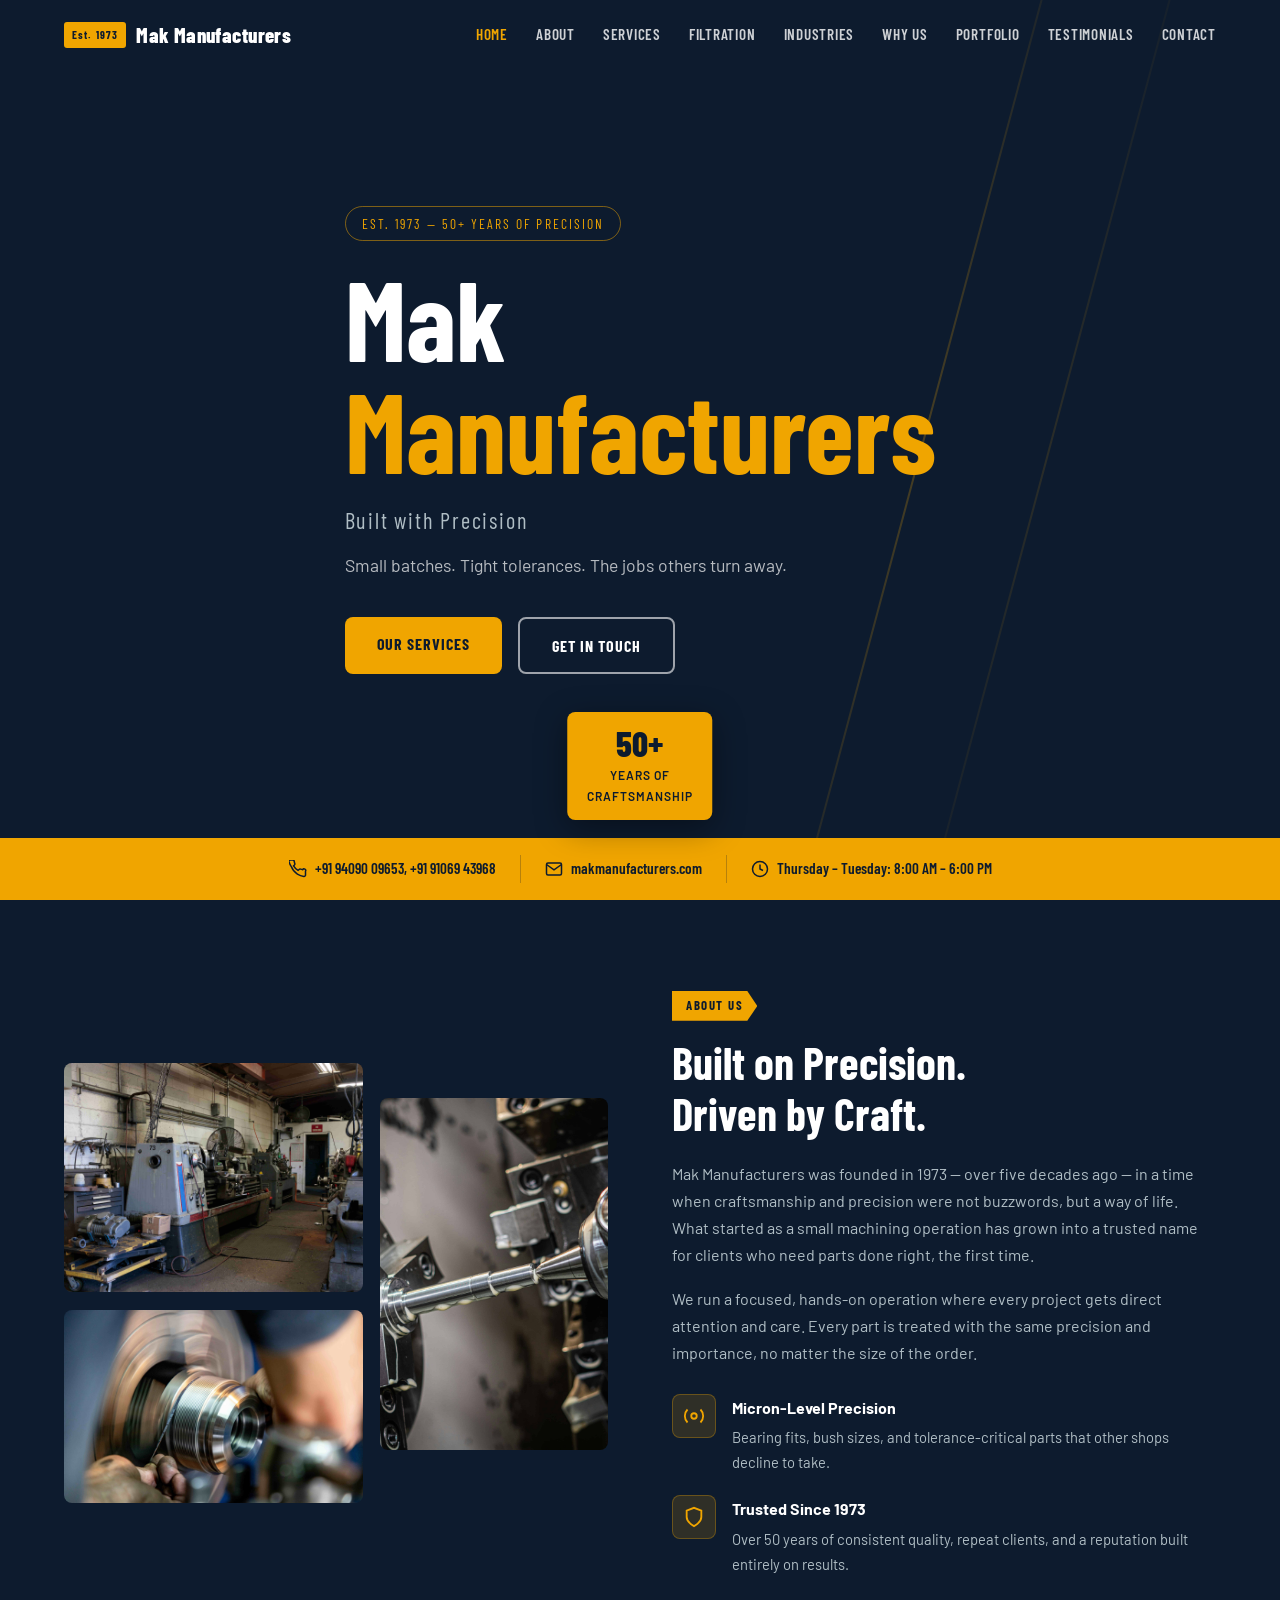
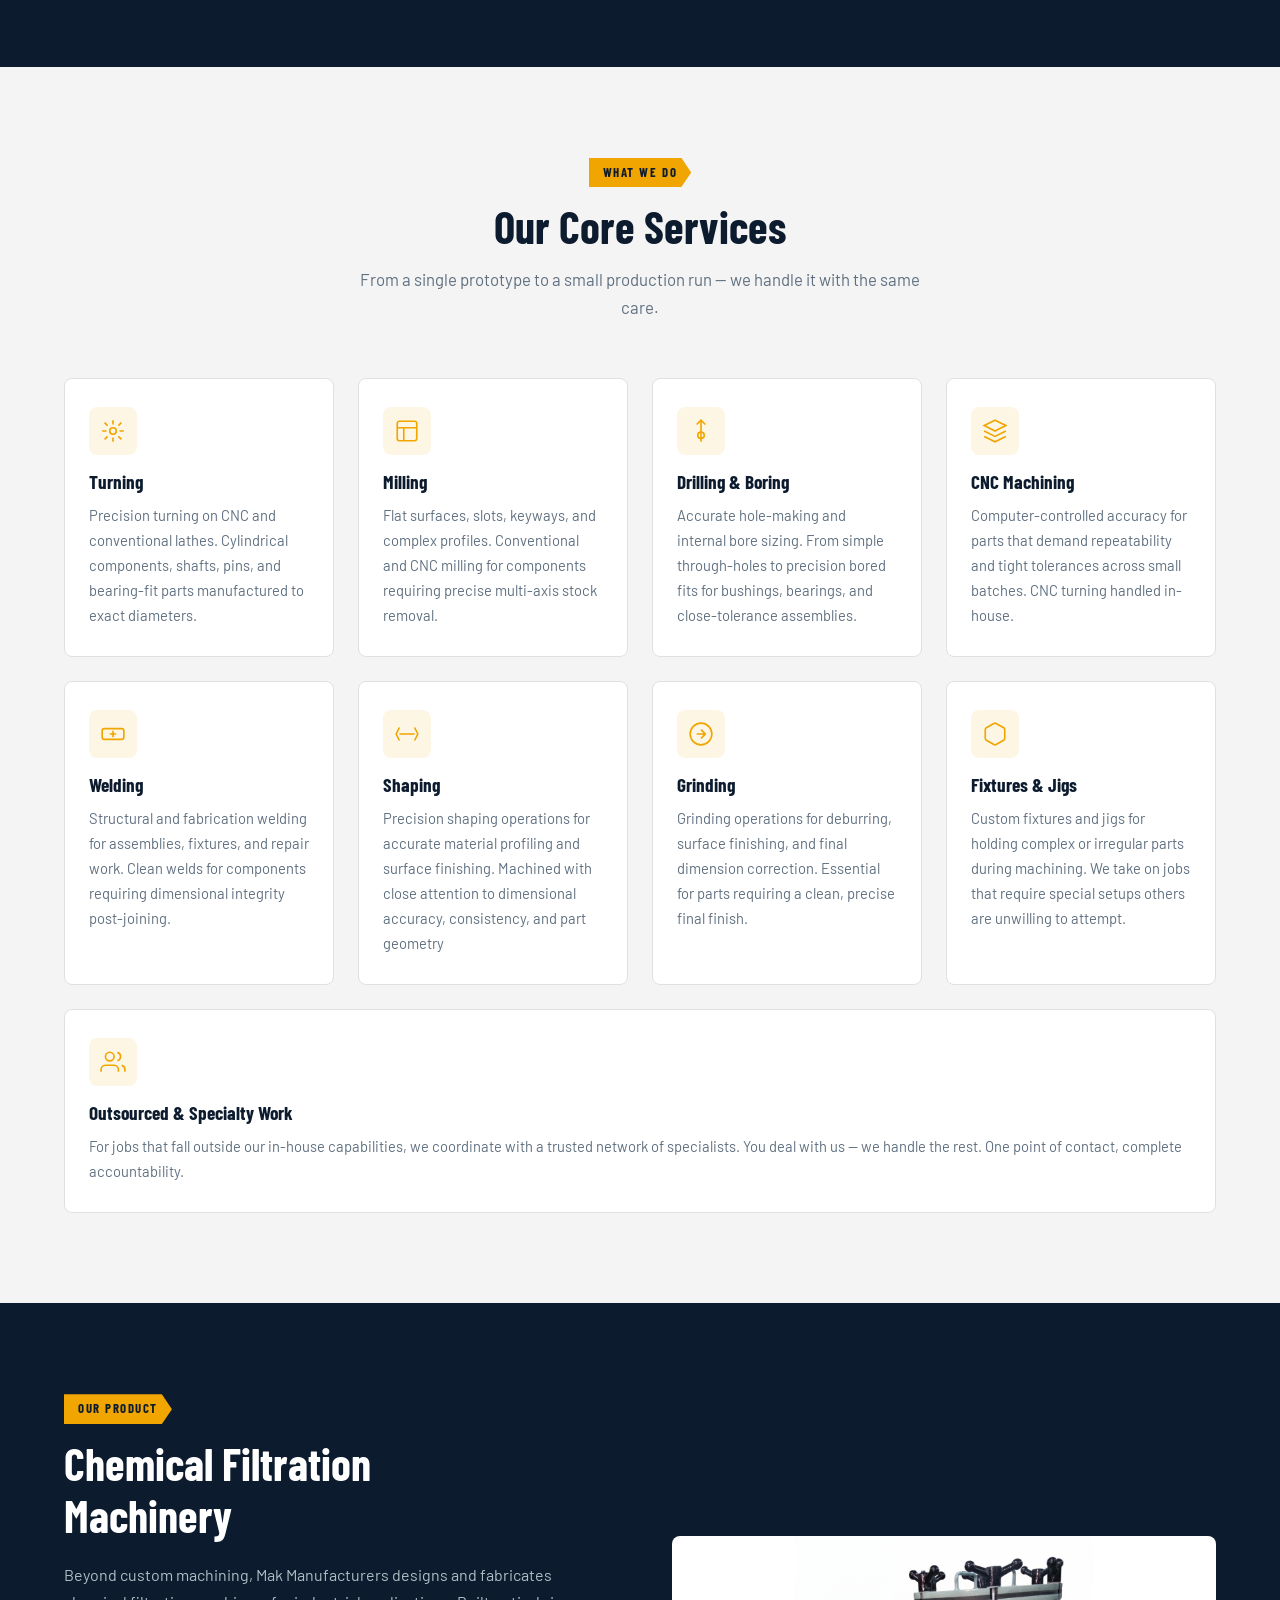
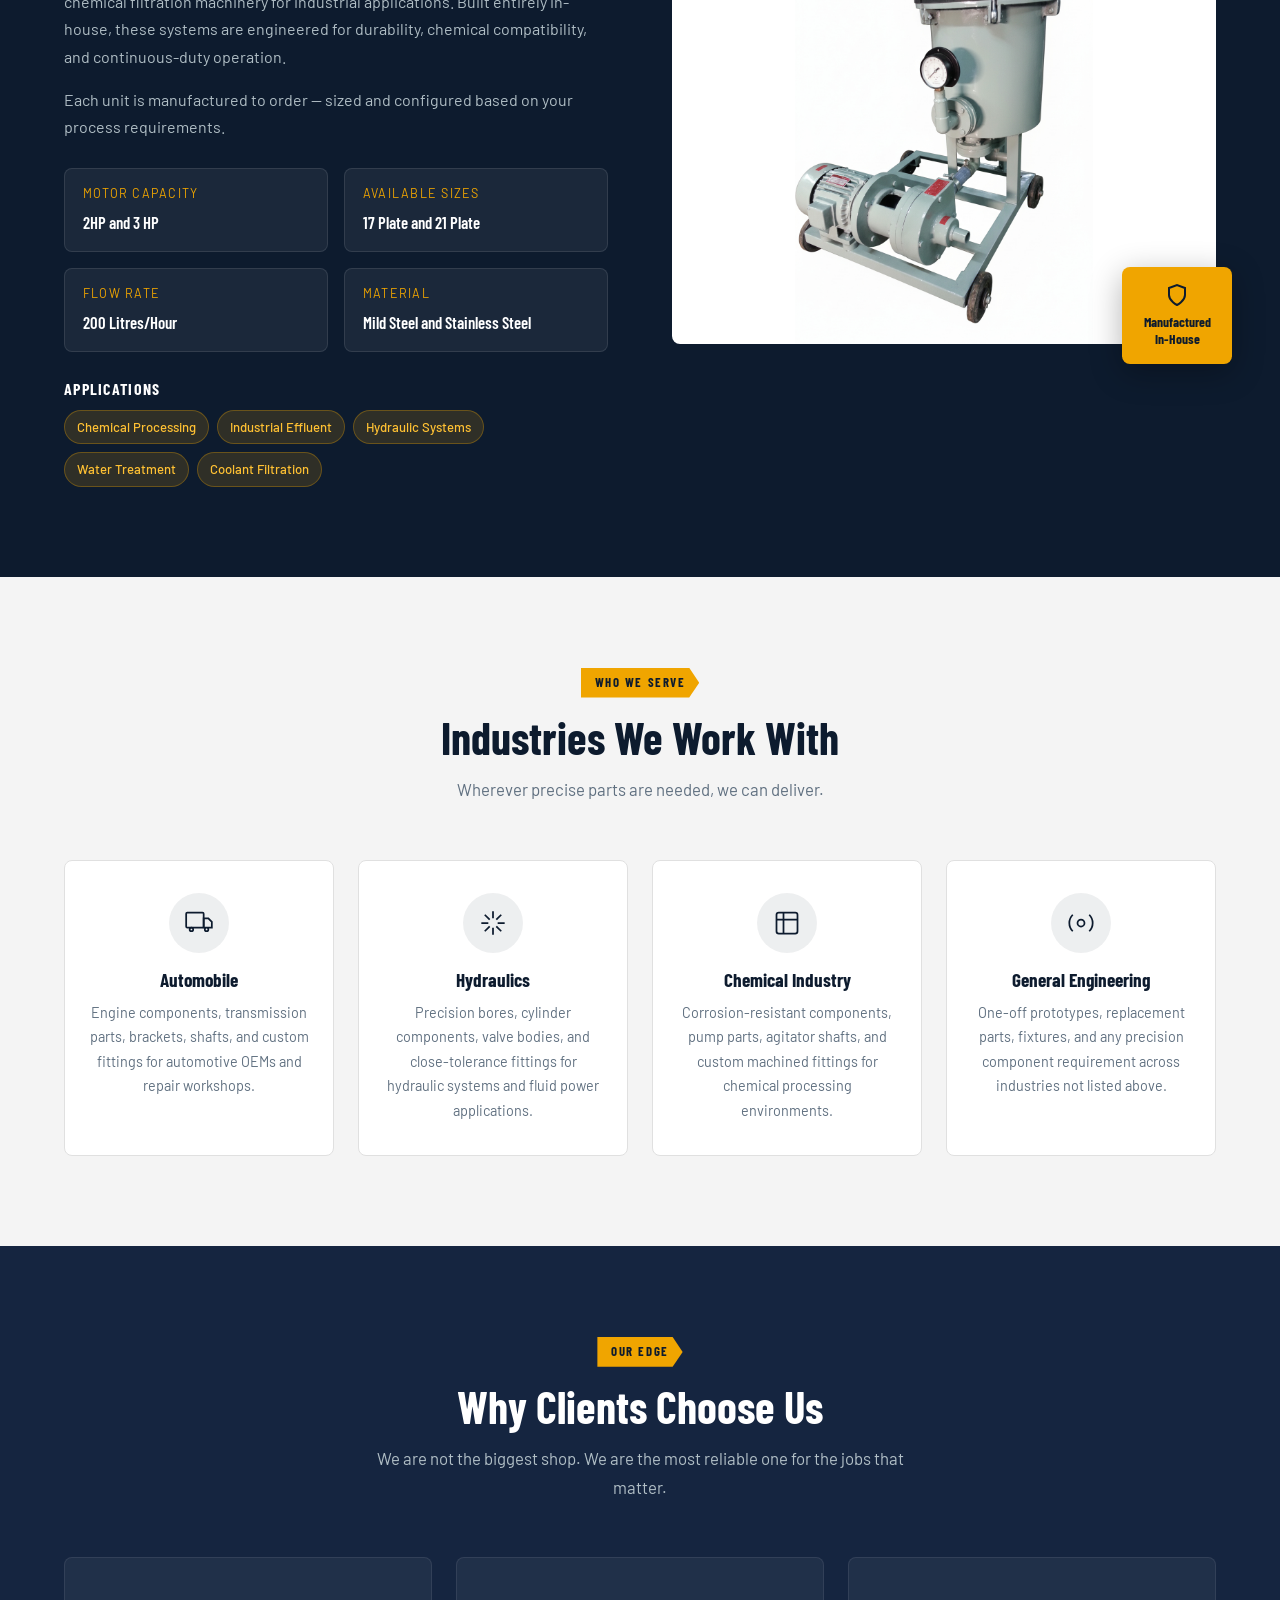
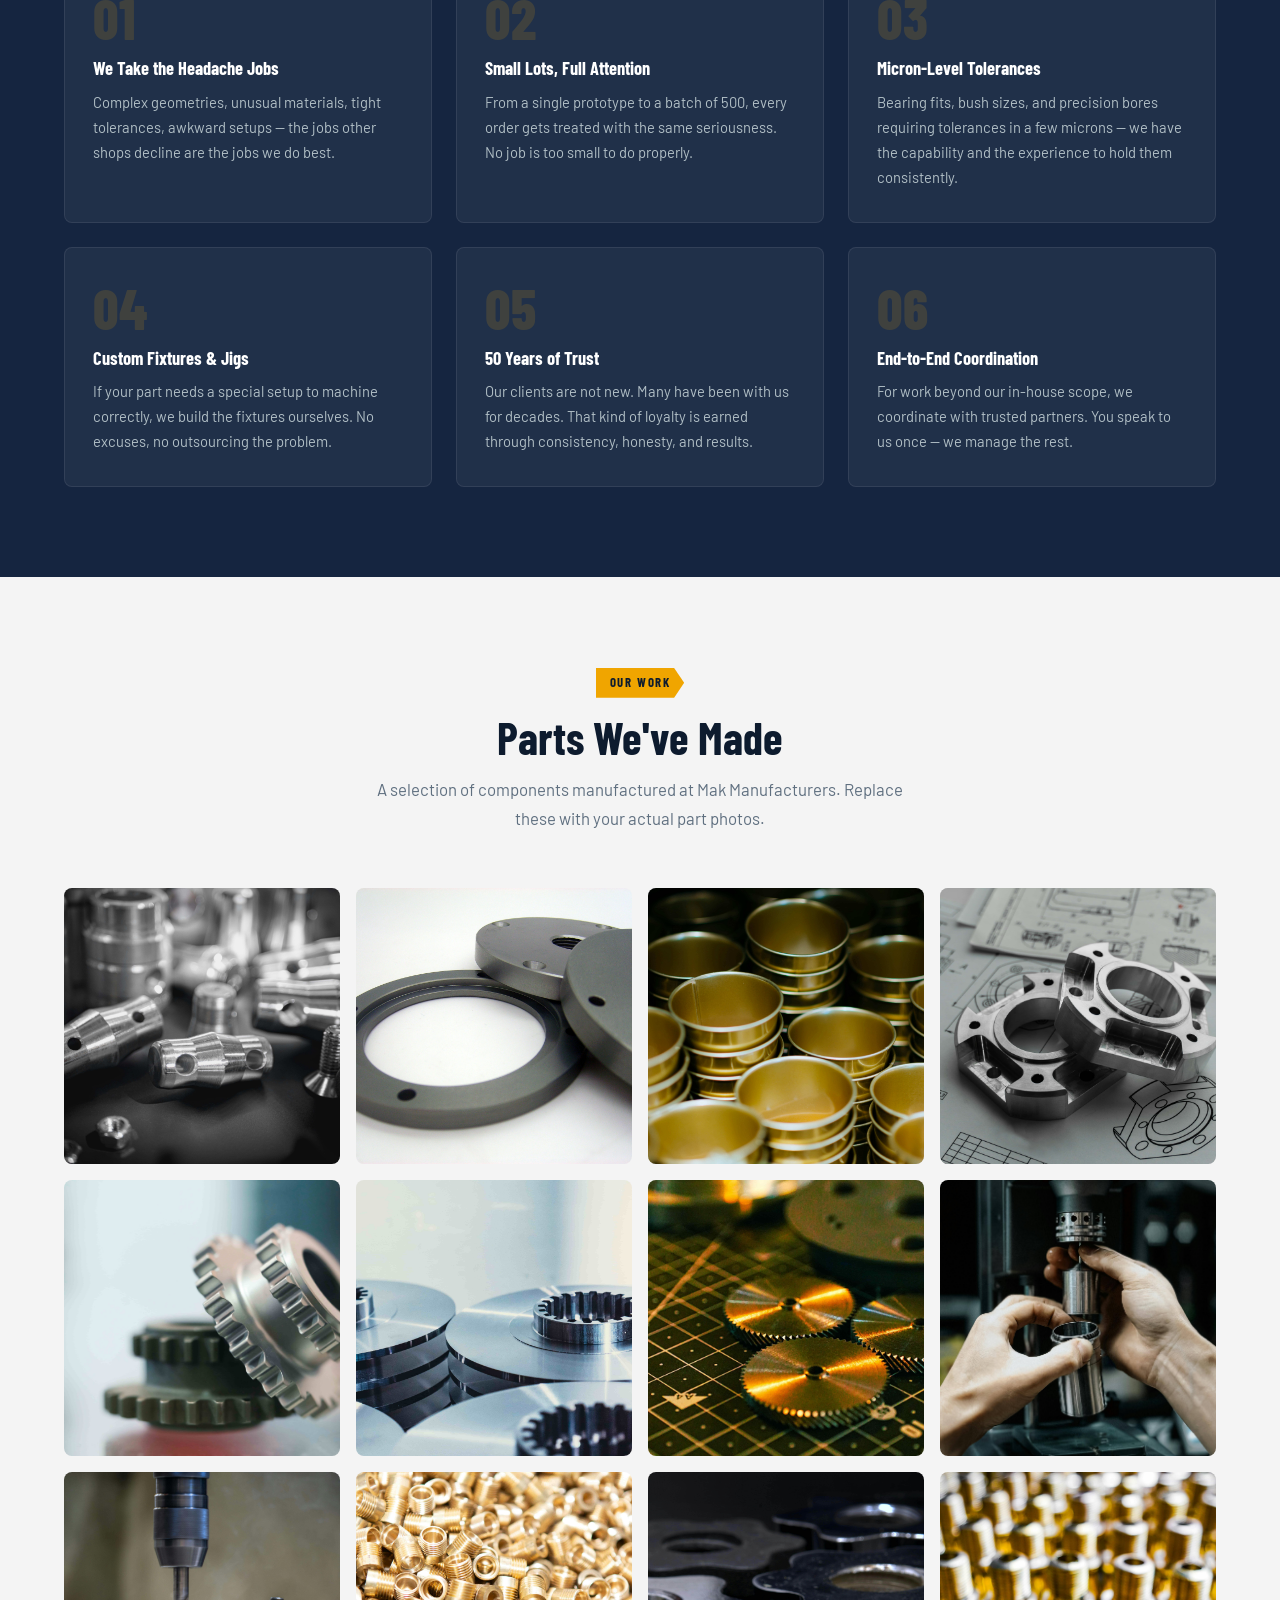
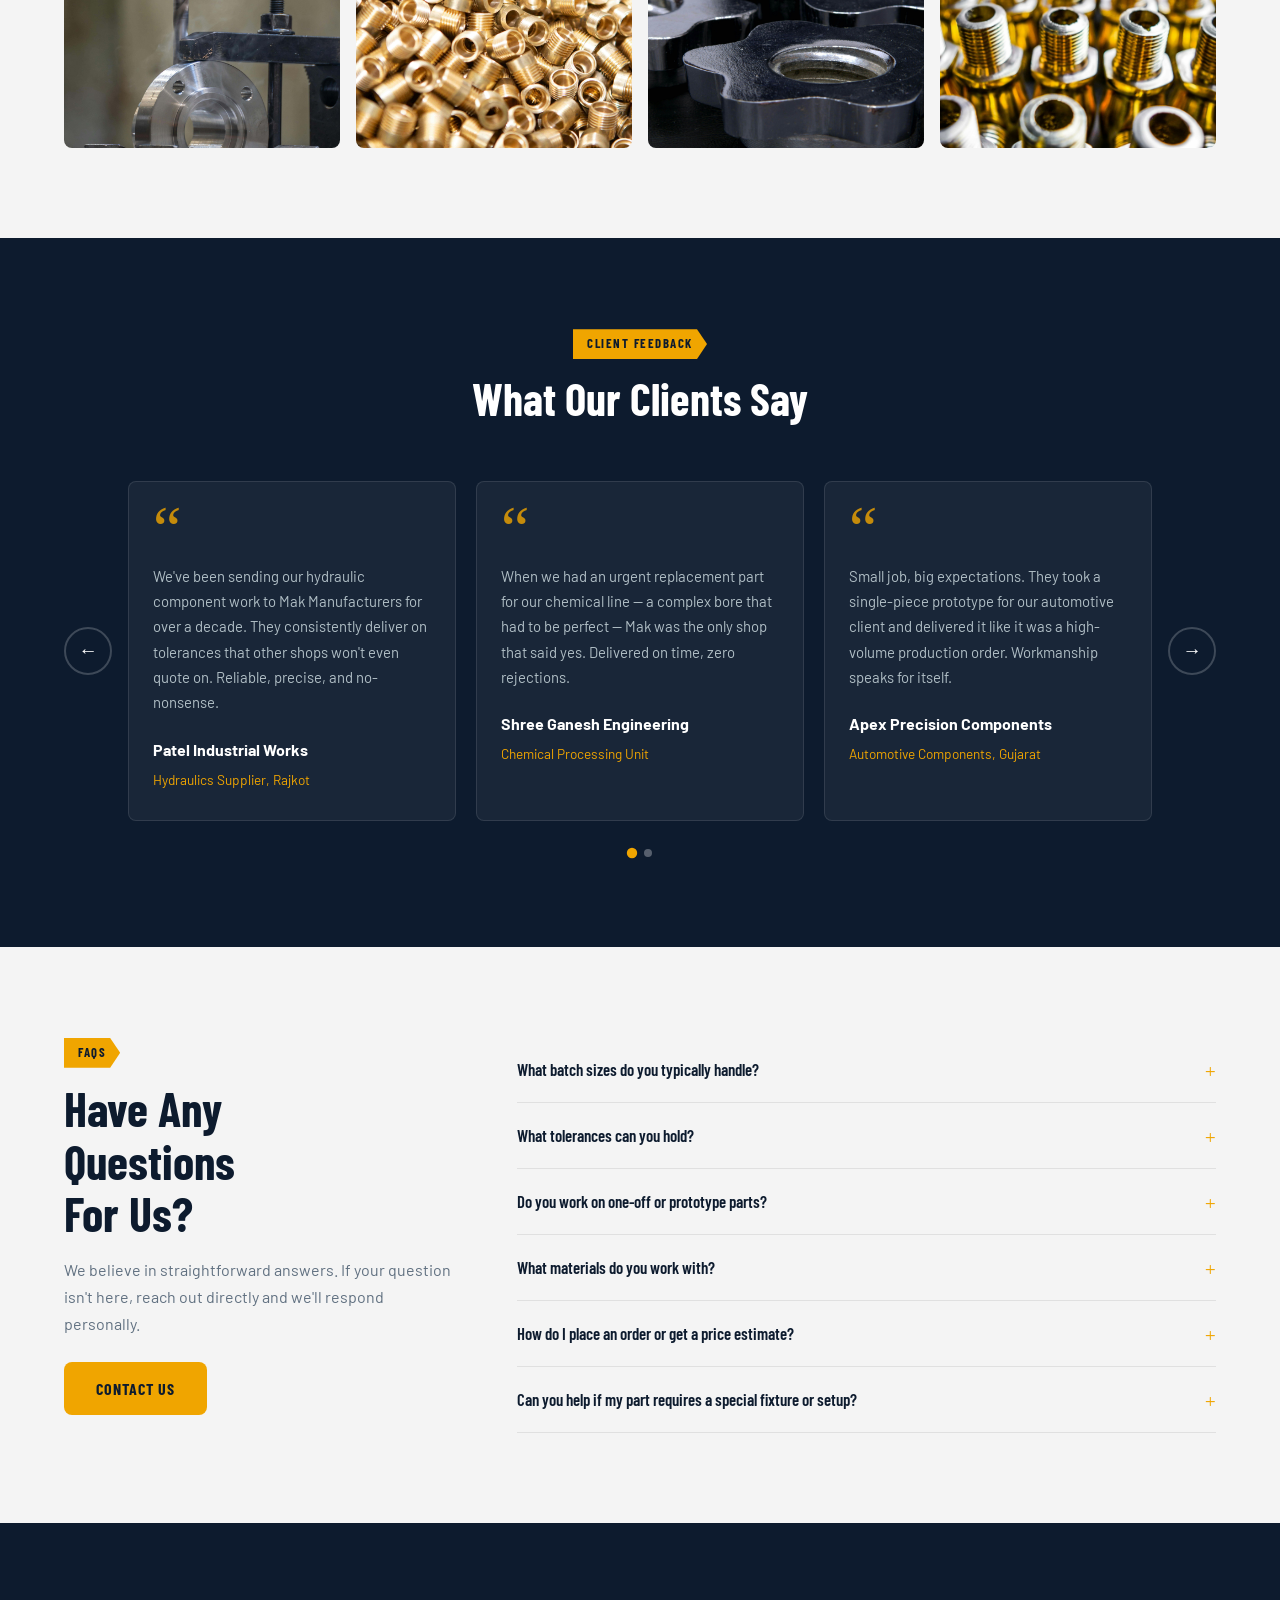
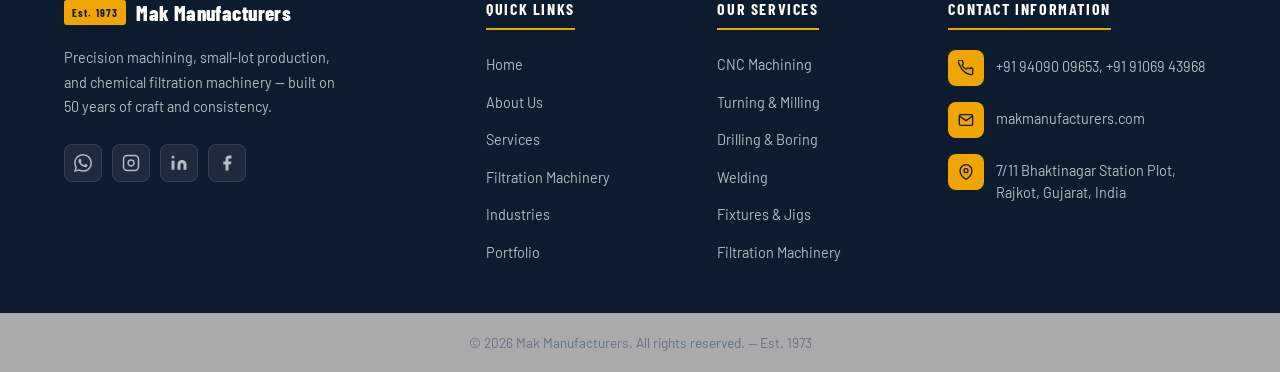
==== Workframe/index.html @ f00be02e "Add files via upload" ====
<!doctype html>
<html lang="en">
  <head>
    <meta charset="UTF-8" />
    <meta name="viewport" content="width=device-width, initial-scale=1.0" />
    <title>Mak Manufacturers | Precision Machining Since 1973</title>
    <link rel="preconnect" href="https://fonts.googleapis.com" />
    <link rel="preconnect" href="https://fonts.gstatic.com" crossorigin />
    <link
      href="https://fonts.googleapis.com/css2?family=Barlow+Condensed:wght@400;600;700;800&family=Barlow:wght@300;400;500;600&display=swap"
      rel="stylesheet"
    />
    <link rel="stylesheet" href="style.css" />
  </head>
  <body>
    <!-- ============================================================
       NAVIGATION
  ============================================================ -->
    <header class="navbar" id="navbar">
      <div class="nav-inner">
        <a href="#home" class="nav-logo">
          <span class="logo-badge">Est. 1973</span>
          <span class="logo-name">Mak Manufacturers</span>
        </a>
        <nav class="nav-links" id="navLinks">
          <a href="#home">Home</a>
          <a href="#about">About</a>
          <a href="#services">Services</a>
          <a href="#filtration">Filtration</a>
          <a href="#industries">Industries</a>
          <a href="#why-us">Why Us</a>
          <a href="#portfolio">Portfolio</a>
          <a href="#testimonials">Testimonials</a>
          <a href="#contact">Contact</a>
        </nav>
        <button class="hamburger" id="hamburger" aria-label="Toggle menu">
          <span></span><span></span><span></span>
        </button>
      </div>
    </header>

    <!-- ============================================================
       HERO
  ============================================================ -->
    <section class="hero" id="home">
      <div class="hero-overlay"></div>
      <!-- Geometric accent lines -->
      <div class="hero-lines">
        <div class="hline hline-1"></div>
        <div class="hline hline-2"></div>
      </div>
      <div class="hero-content">
        <div class="hero-badge">Est. 1973 &mdash; 50+ Years of Precision</div>
        <h1 class="hero-title">
          Mak<br />
          <span class="hero-title-accent">Manufacturers</span>
        </h1>
        <p class="hero-tagline">Built with Precision</p>
        <p class="hero-sub">
          Small batches. Tight tolerances. The jobs others turn away.
        </p>
        <div class="hero-cta-row">
          <a href="#services" class="btn btn-primary">Our Services</a>
          <a href="#contact" class="btn btn-outline">Get In Touch</a>
        </div>
      </div>
      <!-- Bottom info bar -->
      <div class="hero-infobar">
        <div class="infobar-item">
          <svg
            viewBox="0 0 24 24"
            fill="none"
            stroke="currentColor"
            stroke-width="2"
          >
            <path
              d="M22 16.92v3a2 2 0 01-2.18 2 19.79 19.79 0 01-8.63-3.07A19.5 19.5 0 013.07 8.81 19.79 19.79 0 01.02 2.18 2 2 0 012 0h3a2 2 0 012 1.72c.127.96.361 1.903.7 2.81a2 2 0 01-.45 2.11L6.09 7.91a16 16 0 006 6l1.27-1.27a2 2 0 012.11-.45c.907.339 1.85.573 2.81.7A2 2 0 0122 14.92z"
            />
          </svg>
          <span>+91 94090 09653, +91 91069 43968</span>
        </div>
        <div class="infobar-divider"></div>
        <div class="infobar-item">
          <svg
            viewBox="0 0 24 24"
            fill="none"
            stroke="currentColor"
            stroke-width="2"
          >
            <path
              d="M4 4h16c1.1 0 2 .9 2 2v12c0 1.1-.9 2-2 2H4c-1.1 0-2-.9-2-2V6c0-1.1.9-2 2-2z"
            />
            <polyline points="22,6 12,13 2,6" />
          </svg>
          <span>makmanufacturers.com</span>
        </div>
        <div class="infobar-divider"></div>
        <div class="infobar-item">
          <svg
            viewBox="0 0 24 24"
            fill="none"
            stroke="currentColor"
            stroke-width="2"
          >
            <circle cx="12" cy="12" r="10" />
            <polyline points="12 6 12 12 16 14" />
          </svg>
          <span>Thursday – Tuesday: 8:00 AM – 6:00 PM</span>
        </div>
      </div>
    </section>

    <!-- ============================================================
       ABOUT US
  ============================================================ -->
    <section class="about section-dark" id="about">
      <div class="container">
        <div class="about-grid">
          <!-- Image collage -->
          <div class="about-images">
            <div class="img-collage">
              <div class="img-card img-card-top">
                <img
                  src="assets/about-1.jpg"
                  alt="Machine shop floor"
                  onerror="this.parentElement.classList.add('img-placeholder')"
                />
              </div>
              <div class="img-card img-card-bottom">
                <img
                  src="assets/about-2.jpg"
                  alt="Precision machined part"
                  onerror="this.parentElement.classList.add('img-placeholder')"
                />
              </div>
              <div class="img-card img-card-right">
                <img
                  src="assets/about-3.jpg"
                  alt="CNC work in progress"
                  onerror="this.parentElement.classList.add('img-placeholder')"
                />
              </div>
            </div>
            <!-- Floating stat badge -->
            <div class="stat-badge">
              <span class="stat-num">50+</span>
              <span class="stat-label">Years of<br />Craftsmanship</span>
            </div>
          </div>
          <!-- Text content -->
          <div class="about-text">
            <div class="section-label">About Us</div>
            <h2 class="section-title">
              Built on Precision.<br />Driven by Craft.
            </h2>
            <p>
              Mak Manufacturers was founded in 1973 — over five decades ago — in
              a time when craftsmanship and precision were not buzzwords, but a
              way of life. What started as a small machining operation has grown
              into a trusted name for clients who need parts done right, the
              first time.
            </p>
            <p>
              We run a focused, hands-on operation where every project gets
              direct attention and care. Every part is treated with the same
              precision and importance, no matter the size of the order.
            </p>
            <div class="about-highlights">
              <div class="highlight-item">
                <div class="highlight-icon">
                  <svg
                    viewBox="0 0 24 24"
                    fill="none"
                    stroke="currentColor"
                    stroke-width="2"
                  >
                    <circle cx="12" cy="12" r="3" />
                    <path
                      d="M19.07 4.93a10 10 0 010 14.14M4.93 4.93a10 10 0 000 14.14"
                    />
                  </svg>
                </div>
                <div>
                  <strong>Micron-Level Precision</strong>
                  <p>
                    Bearing fits, bush sizes, and tolerance-critical parts that
                    other shops decline to take.
                  </p>
                </div>
              </div>
              <div class="highlight-item">
                <div class="highlight-icon">
                  <svg
                    viewBox="0 0 24 24"
                    fill="none"
                    stroke="currentColor"
                    stroke-width="2"
                  >
                    <path d="M12 22s8-4 8-10V5l-8-3-8 3v7c0 6 8 10 8 10z" />
                  </svg>
                </div>
                <div>
                  <strong>Trusted Since 1973</strong>
                  <p>
                    Over 50 years of consistent quality, repeat clients, and a
                    reputation built entirely on results.
                  </p>
                </div>
              </div>
            </div>
          </div>
        </div>
      </div>
    </section>

    <!-- ============================================================
       SERVICES
  ============================================================ -->
    <section class="services section-light" id="services">
      <div class="container">
        <div class="section-header">
          <div class="section-label">What We Do</div>
          <h2 class="section-title">Our Core Services</h2>
          <p class="section-sub">
            From a single prototype to a small production run — we handle it
            with the same care.
          </p>
        </div>
        <div class="services-grid">
          <div class="service-card">
            <div class="service-icon">
              <svg
                viewBox="0 0 24 24"
                fill="none"
                stroke="currentColor"
                stroke-width="1.5"
              >
                <circle cx="12" cy="12" r="3" />
                <path
                  d="M12 2v4M12 18v4M4.22 4.22l2.83 2.83M16.95 16.95l2.83 2.83M2 12h4M18 12h4M4.22 19.78l2.83-2.83M16.95 7.05l2.83-2.83"
                />
              </svg>
            </div>
            <h3>Turning</h3>
            <p>
              Precision turning on CNC and conventional lathes. Cylindrical
              components, shafts, pins, and bearing-fit parts manufactured to
              exact diameters.
            </p>
          </div>

          <div class="service-card">
            <div class="service-icon">
              <svg
                viewBox="0 0 24 24"
                fill="none"
                stroke="currentColor"
                stroke-width="1.5"
              >
                <rect x="3" y="3" width="18" height="18" rx="2" />
                <path d="M3 9h18M9 21V9" />
              </svg>
            </div>
            <h3>Milling</h3>
            <p>
              Flat surfaces, slots, keyways, and complex profiles. Conventional
              and CNC milling for components requiring precise multi-axis stock
              removal.
            </p>
          </div>

          <div class="service-card">
            <div class="service-icon">
              <svg
                viewBox="0 0 24 24"
                fill="none"
                stroke="currentColor"
                stroke-width="1.5"
              >
                <line x1="12" y1="2" x2="12" y2="22" />
                <path d="M8 6l4-4 4 4" />
                <circle cx="12" cy="16" r="3" />
              </svg>
            </div>
            <h3>Drilling &amp; Boring</h3>
            <p>
              Accurate hole-making and internal bore sizing. From simple
              through-holes to precision bored fits for bushings, bearings, and
              close-tolerance assemblies.
            </p>
          </div>

          <div class="service-card">
            <div class="service-icon">
              <svg
                viewBox="0 0 24 24"
                fill="none"
                stroke="currentColor"
                stroke-width="1.5"
              >
                <path
                  d="M12 2L2 7l10 5 10-5-10-5zM2 17l10 5 10-5M2 12l10 5 10-5"
                />
              </svg>
            </div>
            <h3>CNC Machining</h3>
            <p>
              Computer-controlled accuracy for parts that demand repeatability
              and tight tolerances across small batches. CNC turning handled
              in-house.
            </p>
          </div>

          <div class="service-card">
            <div class="service-icon">
              <svg
                viewBox="0 0 24 24"
                fill="none"
                stroke="currentColor"
                stroke-width="1.5"
              >
                <path
                  d="M20 7H4a2 2 0 00-2 2v6a2 2 0 002 2h16a2 2 0 002-2V9a2 2 0 00-2-2z"
                />
                <path d="M9 12h6M12 9v6" />
              </svg>
            </div>
            <h3>Welding</h3>
            <p>
              Structural and fabrication welding for assemblies, fixtures, and
              repair work. Clean welds for components requiring dimensional
              integrity post-joining.
            </p>
          </div>

          <div class="service-card">
            <div class="service-icon">
              <svg
                viewBox="0 0 24 24"
                fill="none"
                stroke="currentColor"
                stroke-width="1.5"
              >
                <line x1="5" y1="12" x2="19" y2="12" />
                <path d="M5 6l-3 6 3 6" />
                <path d="M19 6l3 6-3 6" />
              </svg>
            </div>
            <h3>Shaping</h3>
            <p>
              Precision shaping operations for accurate material profiling and
              surface finishing. Machined with close attention to dimensional
              accuracy, consistency, and part geometry
            </p>
          </div>

          <div class="service-card">
            <div class="service-icon">
              <svg
                viewBox="0 0 24 24"
                fill="none"
                stroke="currentColor"
                stroke-width="1.5"
              >
                <circle cx="12" cy="12" r="10" />
                <path d="M8 12h8M12 8l4 4-4 4" />
              </svg>
            </div>
            <h3>Grinding</h3>
            <p>
              Grinding operations for deburring, surface finishing, and final
              dimension correction. Essential for parts requiring a clean,
              precise final finish.
            </p>
          </div>

          <div class="service-card">
            <div class="service-icon">
              <svg
                viewBox="0 0 24 24"
                fill="none"
                stroke="currentColor"
                stroke-width="1.5"
              >
                <path
                  d="M21 16V8a2 2 0 00-1-1.73l-7-4a2 2 0 00-2 0l-7 4A2 2 0 003 8v8a2 2 0 001 1.73l7 4a2 2 0 002 0l7-4A2 2 0 0021 16z"
                />
              </svg>
            </div>
            <h3>Fixtures &amp; Jigs</h3>
            <p>
              Custom fixtures and jigs for holding complex or irregular parts
              during machining. We take on jobs that require special setups
              others are unwilling to attempt.
            </p>
          </div>

          <div class="service-card service-card-wide">
            <div class="service-icon">
              <svg
                viewBox="0 0 24 24"
                fill="none"
                stroke="currentColor"
                stroke-width="1.5"
              >
                <path d="M17 21v-2a4 4 0 00-4-4H5a4 4 0 00-4 4v2" />
                <circle cx="9" cy="7" r="4" />
                <path d="M23 21v-2a4 4 0 00-3-3.87M16 3.13a4 4 0 010 7.75" />
              </svg>
            </div>
            <h3>Outsourced &amp; Specialty Work</h3>
            <p>
              For jobs that fall outside our in-house capabilities, we
              coordinate with a trusted network of specialists. You deal with us
              — we handle the rest. One point of contact, complete
              accountability.
            </p>
          </div>
        </div>
      </div>
    </section>

    <!-- ============================================================
       CHEMICAL FILTRATION MACHINERY
  ============================================================ -->
    <section class="filtration section-dark" id="filtration">
      <div class="container">
        <div class="filtration-grid">
          <div class="filtration-text">
            <div class="section-label">Our Product</div>
            <h2 class="section-title">Chemical Filtration<br />Machinery</h2>
            <p>
              Beyond custom machining, Mak Manufacturers designs and fabricates
              chemical filtration machinery for industrial applications. Built
              entirely in-house, these systems are engineered for durability,
              chemical compatibility, and continuous-duty operation.
            </p>
            <p>
              Each unit is manufactured to order — sized and configured based on
              your process requirements.
            </p>

            <div class="spec-grid">
              <div class="spec-item">
                <span class="spec-label">Motor Capacity</span>
                <span class="spec-value">2HP and 3 HP</span>
              </div>
              <div class="spec-item">
                <span class="spec-label">Available Sizes</span>
                <span class="spec-value">17 Plate and 21 Plate</span>
              </div>
              <div class="spec-item">
                <span class="spec-label">Flow Rate</span>
                <span class="spec-value">200 Litres/Hour</span>
              </div>
              <div class="spec-item">
                <span class="spec-label">Material</span>
                <span class="spec-value">Mild Steel and Stainless Steel</span>
              </div>
            </div>

            <div class="filtration-apps">
              <h4>Applications</h4>
              <div class="app-tags">
                <span class="tag">Chemical Processing</span>
                <span class="tag">Industrial Effluent</span>
                <span class="tag">Hydraulic Systems</span>
                <span class="tag">Water Treatment</span>
                <span class="tag">Coolant Filtration</span>
              </div>
            </div>
          </div>

          <div class="filtration-image">
            <div class="filtration-img-wrapper img-placeholder-large">
              <img
                src="assets/filtration.jpg"
                alt="Chemical Filtration Machinery"
                onerror="this.style.display = 'none'"
              />
              <div class="placeholder-text">Product Image</div>
            </div>
            <div class="filtration-badge">
              <svg
                viewBox="0 0 24 24"
                fill="none"
                stroke="currentColor"
                stroke-width="2"
              >
                <path d="M12 22s8-4 8-10V5l-8-3-8 3v7c0 6 8 10 8 10z" />
              </svg>
              <span>Manufactured<br />In-House</span>
            </div>
          </div>
        </div>
      </div>
    </section>

    <!-- ============================================================
       INDUSTRIES SERVED
  ============================================================ -->
    <section class="industries section-light" id="industries">
      <div class="container">
        <div class="section-header">
          <div class="section-label">Who We Serve</div>
          <h2 class="section-title">Industries We Work With</h2>
          <p class="section-sub">
            Wherever precise parts are needed, we can deliver.
          </p>
        </div>
        <div class="industries-grid">
          <div class="industry-card">
            <div class="industry-icon">
              <svg
                viewBox="0 0 24 24"
                fill="none"
                stroke="currentColor"
                stroke-width="1.5"
              >
                <rect x="1" y="3" width="15" height="13" rx="1" />
                <path
                  d="M16 8h4l3 3v5h-7V8zM5.5 19a1.5 1.5 0 100-3 1.5 1.5 0 000 3zM18.5 19a1.5 1.5 0 100-3 1.5 1.5 0 000 3z"
                />
              </svg>
            </div>
            <h3>Automobile</h3>
            <p>
              Engine components, transmission parts, brackets, shafts, and
              custom fittings for automotive OEMs and repair workshops.
            </p>
          </div>

          <div class="industry-card">
            <div class="industry-icon">
              <svg
                viewBox="0 0 24 24"
                fill="none"
                stroke="currentColor"
                stroke-width="1.5"
              >
                <path
                  d="M12 2v6M12 22v-6M4.93 4.93l4.24 4.24M14.83 14.83l4.24 4.24M2 12h6M22 12h-6M4.93 19.07l4.24-4.24M14.83 9.17l4.24-4.24"
                />
              </svg>
            </div>
            <h3>Hydraulics</h3>
            <p>
              Precision bores, cylinder components, valve bodies, and
              close-tolerance fittings for hydraulic systems and fluid power
              applications.
            </p>
          </div>

          <div class="industry-card">
            <div class="industry-icon">
              <svg
                viewBox="0 0 24 24"
                fill="none"
                stroke="currentColor"
                stroke-width="1.5"
              >
                <path
                  d="M9 3H5a2 2 0 00-2 2v4m6-6h10a2 2 0 012 2v4M9 3v18m0 0h10a2 2 0 002-2V9M9 21H5a2 2 0 01-2-2V9m0 0h18"
                />
              </svg>
            </div>
            <h3>Chemical Industry</h3>
            <p>
              Corrosion-resistant components, pump parts, agitator shafts, and
              custom machined fittings for chemical processing environments.
            </p>
          </div>

          <div class="industry-card">
            <div class="industry-icon">
              <svg
                viewBox="0 0 24 24"
                fill="none"
                stroke="currentColor"
                stroke-width="1.5"
              >
                <circle cx="12" cy="12" r="3" />
                <path
                  d="M19.07 4.93a10 10 0 010 14.14M4.93 4.93a10 10 0 000 14.14"
                />
              </svg>
            </div>
            <h3>General Engineering</h3>
            <p>
              One-off prototypes, replacement parts, fixtures, and any precision
              component requirement across industries not listed above.
            </p>
          </div>
        </div>
      </div>
    </section>

    <!-- ============================================================
       WHY US
  ============================================================ -->
    <section class="why-us section-accent" id="why-us">
      <div class="container">
        <div class="section-header section-header-light">
          <div class="section-label section-label-light">Our Edge</div>
          <h2 class="section-title">Why Clients Choose Us</h2>
          <p class="section-sub">
            We are not the biggest shop. We are the most reliable one for the
            jobs that matter.
          </p>
        </div>
        <div class="why-grid">
          <div class="why-card">
            <div class="why-number">01</div>
            <h3>We Take the Headache Jobs</h3>
            <p>
              Complex geometries, unusual materials, tight tolerances, awkward
              setups — the jobs other shops decline are the jobs we do best.
            </p>
          </div>

          <div class="why-card">
            <div class="why-number">02</div>
            <h3>Small Lots, Full Attention</h3>
            <p>
              From a single prototype to a batch of 500, every order gets
              treated with the same seriousness. No job is too small to do
              properly.
            </p>
          </div>

          <div class="why-card">
            <div class="why-number">03</div>
            <h3>Micron-Level Tolerances</h3>
            <p>
              Bearing fits, bush sizes, and precision bores requiring tolerances
              in a few microns — we have the capability and the experience to
              hold them consistently.
            </p>
          </div>

          <div class="why-card">
            <div class="why-number">04</div>
            <h3>Custom Fixtures & Jigs</h3>
            <p>
              If your part needs a special setup to machine correctly, we build
              the fixtures ourselves. No excuses, no outsourcing the problem.
            </p>
          </div>

          <div class="why-card">
            <div class="why-number">05</div>
            <h3>50 Years of Trust</h3>
            <p>
              Our clients are not new. Many have been with us for decades. That
              kind of loyalty is earned through consistency, honesty, and
              results.
            </p>
          </div>

          <div class="why-card">
            <div class="why-number">06</div>
            <h3>End-to-End Coordination</h3>
            <p>
              For work beyond our in-house scope, we coordinate with trusted
              partners. You speak to us once — we manage the rest.
            </p>
          </div>
        </div>
      </div>
    </section>

    <!-- ============================================================
       PORTFOLIO
  ============================================================ -->
    <section class="portfolio section-light" id="portfolio">
      <div class="container">
        <div class="section-header">
          <div class="section-label">Our Work</div>
          <h2 class="section-title">Parts We've Made</h2>
          <p class="section-sub">
            A selection of components manufactured at Mak Manufacturers. Replace
            these with your actual part photos.
          </p>
        </div>
        <div class="portfolio-grid" id="portfolioGrid">
          <!-- Cards generated by JS -->
        </div>
      </div>
      <!-- Lightbox -->
      <div class="lightbox" id="lightbox">
        <button class="lightbox-close" id="lightboxClose">&times;</button>
        <button class="lightbox-prev" id="lightboxPrev">&#8592;</button>
        <button class="lightbox-next" id="lightboxNext">&#8594;</button>
        <div class="lightbox-img-wrap">
          <img id="lightboxImg" src="" alt="" />
          <div class="lightbox-caption" id="lightboxCaption"></div>
        </div>
      </div>
    </section>

    <!-- ============================================================
       TESTIMONIALS
  ============================================================ -->
    <section class="testimonials section-dark" id="testimonials">
      <div class="container">
        <div class="section-header">
          <div class="section-label">Client Feedback</div>
          <h2 class="section-title">What Our Clients Say</h2>
        </div>
        <div class="testimonial-slider">
          <button class="tslider-btn tslider-prev" id="tPrev">&#8592;</button>
          <div class="tslider-track" id="tTrack">
            <div class="testimonial-card">
              <div class="tcard-quote">&ldquo;</div>
              <p>
                We've been sending our hydraulic component work to Mak
                Manufacturers for over a decade. They consistently deliver on
                tolerances that other shops won't even quote on. Reliable,
                precise, and no-nonsense.
              </p>
              <div class="tcard-author">
                <strong>Patel Industrial Works</strong>
                <span>Hydraulics Supplier, Rajkot</span>
              </div>
            </div>

            <div class="testimonial-card">
              <div class="tcard-quote">&ldquo;</div>
              <p>
                When we had an urgent replacement part for our chemical line — a
                complex bore that had to be perfect — Mak was the only shop that
                said yes. Delivered on time, zero rejections.
              </p>
              <div class="tcard-author">
                <strong>Shree Ganesh Engineering</strong>
                <span>Chemical Processing Unit</span>
              </div>
            </div>

            <div class="testimonial-card">
              <div class="tcard-quote">&ldquo;</div>
              <p>
                Small job, big expectations. They took a single-piece prototype
                for our automotive client and delivered it like it was a
                high-volume production order. Workmanship speaks for itself.
              </p>
              <div class="tcard-author">
                <strong>Apex Precision Components</strong>
                <span>Automotive Components, Gujarat</span>
              </div>
            </div>

            <div class="testimonial-card">
              <div class="tcard-quote">&ldquo;</div>
              <p>
                I've worked with many machine shops over the years. What sets
                Mak apart is that they actually understand the part — not just
                the drawing. They flag issues before they become problems.
              </p>
              <div class="tcard-author">
                <strong>Mahavir Techno Industries</strong>
                <span>Engineering Firm</span>
              </div>
            </div>
          </div>
          <button class="tslider-btn tslider-next" id="tNext">&#8594;</button>
        </div>
        <div class="tslider-dots" id="tDots"></div>
      </div>
    </section>

    <!-- ============================================================
       FAQ
  ============================================================ -->
    <section class="faq section-light" id="faq">
      <div class="container">
        <div class="faq-grid">
          <div class="faq-left">
            <div class="section-label">FAQs</div>
            <h2 class="section-title">Have Any<br />Questions<br />For Us?</h2>
            <p>
              We believe in straightforward answers. If your question isn't
              here, reach out directly and we'll respond personally.
            </p>
            <a
              href="#contact"
              class="btn btn-primary"
              style="margin-top: 1.5rem; display: inline-block"
              >Contact Us</a
            >
          </div>
          <div class="faq-right">
            <div class="faq-item">
              <button class="faq-question">
                What batch sizes do you typically handle?
                <span class="faq-icon">+</span>
              </button>
              <div class="faq-answer">
                <p>
                  We specialise in small-lot work — from a single prototype to
                  batches of approximately 50–1000 pieces depending on
                  complexity. We do not take on very high-volume mass production
                  jobs, as our focus is on precision and individual part
                  quality.
                </p>
              </div>
            </div>

            <div class="faq-item">
              <button class="faq-question">
                What tolerances can you hold?
                <span class="faq-icon">+</span>
              </button>
              <div class="faq-answer">
                <p>
                  We can hold tolerances in the range of a few microns for
                  precision fits such as bearings and bushes. Our CNC lathe and
                  skilled manual machining allow us to work to H7/g6 and similar
                  precision fits across a range of materials.
                </p>
              </div>
            </div>

            <div class="faq-item">
              <button class="faq-question">
                Do you work on one-off or prototype parts?
                <span class="faq-icon">+</span>
              </button>
              <div class="faq-answer">
                <p>
                  Absolutely. Single-piece prototype jobs are something we are
                  well-suited for. Unlike larger shops that prioritise
                  production runs, we give the same attention to a single part
                  as we would to a batch of 50.
                </p>
              </div>
            </div>

            <div class="faq-item">
              <button class="faq-question">
                What materials do you work with?
                <span class="faq-icon">+</span>
              </button>
              <div class="faq-answer">
                <p>
                  We regularly work with mild steel, stainless steel, aluminium,
                  brass, bronze, and cast iron. For speciality materials or
                  alloys, contact us and we will confirm capability before
                  committing.
                </p>
              </div>
            </div>

            <div class="faq-item">
              <button class="faq-question">
                How do I place an order or get a price estimate?
                <span class="faq-icon">+</span>
              </button>
              <div class="faq-answer">
                <p>
                  Simply contact us via phone, WhatsApp, or email with your
                  drawing, sketch, or a description of the part. We will review
                  it and get back to you with a clear turnaround time and cost
                  estimate — no obligations.
                </p>
              </div>
            </div>

            <div class="faq-item">
              <button class="faq-question">
                Can you help if my part requires a special fixture or setup?
                <span class="faq-icon">+</span>
              </button>
              <div class="faq-answer">
                <p>
                  Yes. Designing and building custom fixtures and jigs for
                  unusual or complex parts is one of our strengths. If a job
                  needs a special holding setup, we sort that out as part of the
                  job itself.
                </p>
              </div>
            </div>
          </div>
        </div>
      </div>
    </section>

    <!-- ============================================================
       CONTACT + FOOTER
  ============================================================ -->
    <footer class="footer" id="contact">
      <div class="footer-top">
        <div class="container">
          <div class="footer-grid">
            <!-- Brand column -->
            <div class="footer-brand">
              <div class="footer-logo">
                <span class="logo-badge">Est. 1973</span>
                <span class="logo-name">Mak Manufacturers</span>
              </div>
              <p>
                Precision machining, small-lot production, and chemical
                filtration machinery — built on 50 years of craft and
                consistency.
              </p>
              <div class="social-links">
                <!-- WhatsApp -->
                <a
                  href="#"
                  class="social-btn"
                  aria-label="WhatsApp"
                  title="WhatsApp"
                >
                  <svg viewBox="0 0 24 24" fill="currentColor">
                    <path
                      d="M17.472 14.382c-.297-.149-1.758-.867-2.03-.967-.273-.099-.471-.148-.67.15-.197.297-.767.966-.94 1.164-.173.199-.347.223-.644.075-.297-.15-1.255-.463-2.39-1.475-.883-.788-1.48-1.761-1.653-2.059-.173-.297-.018-.458.13-.606.134-.133.298-.347.446-.52.149-.174.198-.298.298-.497.099-.198.05-.371-.025-.52-.075-.149-.669-1.612-.916-2.207-.242-.579-.487-.5-.669-.51-.173-.008-.371-.01-.57-.01-.198 0-.52.074-.792.372-.272.297-1.04 1.016-1.04 2.479 0 1.462 1.065 2.875 1.213 3.074.149.198 2.096 3.2 5.077 4.487.709.306 1.262.489 1.694.625.712.227 1.36.195 1.871.118.571-.085 1.758-.719 2.006-1.413.248-.694.248-1.289.173-1.413-.074-.124-.272-.198-.57-.347m-5.421 7.403h-.004a9.87 9.87 0 01-5.031-1.378l-.361-.214-3.741.982.998-3.648-.235-.374a9.86 9.86 0 01-1.51-5.26c.001-5.45 4.436-9.884 9.888-9.884 2.64 0 5.122 1.03 6.988 2.898a9.825 9.825 0 012.893 6.994c-.003 5.45-4.437 9.884-9.885 9.884m8.413-18.297A11.815 11.815 0 0012.05 0C5.495 0 .16 5.335.157 11.892c0 2.096.547 4.142 1.588 5.945L.057 24l6.305-1.654a11.882 11.882 0 005.683 1.448h.005c6.554 0 11.89-5.335 11.893-11.893a11.821 11.821 0 00-3.48-8.413z"
                    />
                  </svg>
                </a>
                <!-- Instagram -->
                <a
                  href="#"
                  class="social-btn"
                  aria-label="Instagram"
                  title="Instagram"
                >
                  <svg
                    viewBox="0 0 24 24"
                    fill="none"
                    stroke="currentColor"
                    stroke-width="2"
                  >
                    <rect x="2" y="2" width="20" height="20" rx="5" ry="5" />
                    <path d="M16 11.37A4 4 0 1112.63 8 4 4 0 0116 11.37z" />
                    <line x1="17.5" y1="6.5" x2="17.51" y2="6.5" />
                  </svg>
                </a>
                <!-- LinkedIn -->
                <a
                  href="#"
                  class="social-btn"
                  aria-label="LinkedIn"
                  title="LinkedIn"
                >
                  <svg viewBox="0 0 24 24" fill="currentColor">
                    <path
                      d="M16 8a6 6 0 016 6v7h-4v-7a2 2 0 00-2-2 2 2 0 00-2 2v7h-4v-7a6 6 0 016-6zM2 9h4v12H2z"
                    />
                    <circle cx="4" cy="4" r="2" />
                  </svg>
                </a>
                <!-- Facebook -->
                <a
                  href="#"
                  class="social-btn"
                  aria-label="Facebook"
                  title="Facebook"
                >
                  <svg viewBox="0 0 24 24" fill="currentColor">
                    <path
                      d="M18 2h-3a5 5 0 00-5 5v3H7v4h3v8h4v-8h3l1-4h-4V7a1 1 0 011-1h3z"
                    />
                  </svg>
                </a>
              </div>
            </div>

            <!-- Quick links -->
            <div class="footer-col">
              <h4>Quick Links</h4>
              <ul>
                <li><a href="#home">Home</a></li>
                <li><a href="#about">About Us</a></li>
                <li><a href="#services">Services</a></li>
                <li><a href="#filtration">Filtration Machinery</a></li>
                <li><a href="#industries">Industries</a></li>
                <li><a href="#portfolio">Portfolio</a></li>
              </ul>
            </div>

            <!-- Services links -->
            <div class="footer-col">
              <h4>Our Services</h4>
              <ul>
                <li><a href="#services">CNC Machining</a></li>
                <li><a href="#services">Turning &amp; Milling</a></li>
                <li><a href="#services">Drilling &amp; Boring</a></li>
                <li><a href="#services">Welding</a></li>
                <li><a href="#services">Fixtures &amp; Jigs</a></li>
                <li><a href="#filtration">Filtration Machinery</a></li>
              </ul>
            </div>

            <!-- Contact info -->
            <div class="footer-col footer-contact">
              <h4>Contact Information</h4>
              <div class="contact-item">
                <div class="contact-icon">
                  <svg
                    viewBox="0 0 24 24"
                    fill="none"
                    stroke="currentColor"
                    stroke-width="2"
                  >
                    <path
                      d="M22 16.92v3a2 2 0 01-2.18 2 19.79 19.79 0 01-8.63-3.07A19.5 19.5 0 013.07 8.81 19.79 19.79 0 01.02 2.18 2 2 0 012 0h3a2 2 0 012 1.72c.127.96.361 1.903.7 2.81a2 2 0 01-.45 2.11L6.09 7.91a16 16 0 006 6l1.27-1.27a2 2 0 012.11-.45c.907.339 1.85.573 2.81.7A2 2 0 0122 14.92z"
                    />
                  </svg>
                </div>
                <span>+91 94090 09653, +91 91069 43968</span>
              </div>
              <div class="contact-item">
                <div class="contact-icon">
                  <svg
                    viewBox="0 0 24 24"
                    fill="none"
                    stroke="currentColor"
                    stroke-width="2"
                  >
                    <path
                      d="M4 4h16c1.1 0 2 .9 2 2v12c0 1.1-.9 2-2 2H4c-1.1 0-2-.9-2-2V6c0-1.1.9-2 2-2z"
                    />
                    <polyline points="22,6 12,13 2,6" />
                  </svg>
                </div>
                <span>makmanufacturers.com</span>
              </div>
              <div class="contact-item">
                <div class="contact-icon">
                  <svg
                    viewBox="0 0 24 24"
                    fill="none"
                    stroke="currentColor"
                    stroke-width="2"
                  >
                    <path d="M21 10c0 7-9 13-9 13s-9-6-9-13a9 9 0 0118 0z" />
                    <circle cx="12" cy="10" r="3" />
                  </svg>
                </div>
                <span
                  >7/11 Bhaktinagar Station Plot,<br />Rajkot, Gujarat,
                  India</span
                >
              </div>
            </div>
          </div>
        </div>
      </div>
      <div class="footer-bottom">
        <div class="container">
          <p>
            &copy; 2026 Mak Manufacturers. All rights reserved. &mdash; Est.
            1973
          </p>
        </div>
      </div>
    </footer>

    <!-- Scroll to top -->
    <button class="scroll-top" id="scrollTop" aria-label="Scroll to top">
      &#8679;
    </button>

    <script src="script.js"></script>
  </body>
</html>
---- Workframe/style.css ----
/* ============================================================
   MAK MANUFACTURERS — style.css
   Color palette:
     --navy:    #0d1b2e  (deep dark navy — background)
     --navy-2:  #152540  (slightly lighter navy — cards)
     --navy-3:  #1e3358  (accent navy)
     --gold:    #f0a500  (primary yellow/gold accent)
     --gold-2:  #ffc133  (lighter gold for hover)
     --white:   #ffffff
     --offwhite:#f4f4f4
     --text-light: #b0bec5
     --text-muted: #607080
============================================================ */

/* ---- RESET & BASE ---------------------------------------- */
*,
*::before,
*::after {
  box-sizing: border-box;
  margin: 0;
  padding: 0;
}

html {
  scroll-behavior: smooth;
  font-size: 16px;
}

body {
  font-family: "Barlow", sans-serif;
  background: #f4f4f4;
  color: #1a1a2e;
  line-height: 1.7;
  overflow-x: hidden;
}

img {
  max-width: 100%;
  display: block;
}
a {
  text-decoration: none;
  color: inherit;
}
ul {
  list-style: none;
}
button {
  cursor: pointer;
  border: none;
  background: none;
}

/* ---- CSS VARIABLES --------------------------------------- */
:root {
  --navy: #0d1b2e;
  --navy-2: #152540;
  --navy-3: #1e3358;
  --gold: #f0a500;
  --gold-2: #ffc133;
  --white: #ffffff;
  --offwhite: #f4f4f4;
  --text-light: #b0bec5;
  --text-muted: #607080;
  --radius: 8px;
  --transition: 0.3s ease;
  --shadow: 0 4px 24px rgba(0, 0, 0, 0.15);
}

/* ---- TYPOGRAPHY ------------------------------------------ */
h1,
h2,
h3,
h4 {
  font-family: "Barlow Condensed", sans-serif;
  font-weight: 700;
  line-height: 1.15;
}

/* ---- LAYOUT UTILITIES ------------------------------------ */
.container {
  width: 100%;
  max-width: 1200px;
  margin: 0 auto;
  padding: 0 24px;
}

.section-dark {
  background: var(--navy);
  color: var(--white);
}
.section-light {
  background: var(--offwhite);
  color: var(--navy);
}
.section-accent {
  background: var(--navy-2);
  color: var(--white);
}

/* sections share vertical padding */
.about,
.services,
.filtration,
.industries,
.why-us,
.portfolio,
.testimonials,
.faq {
  padding: 90px 0;
}

/* ---- SECTION LABELS / HEADERS --------------------------- */
.section-label {
  display: inline-block;
  background: var(--gold);
  color: var(--navy);
  font-family: "Barlow Condensed", sans-serif;
  font-weight: 700;
  font-size: 0.8rem;
  letter-spacing: 0.12em;
  text-transform: uppercase;
  padding: 4px 14px;
  margin-bottom: 14px;
  clip-path: polygon(
    0 0,
    calc(100% - 10px) 0,
    100% 50%,
    calc(100% - 10px) 100%,
    0 100%
  );
}

.section-label-light {
  background: var(--gold);
  color: var(--navy);
}

.section-header {
  text-align: center;
  margin-bottom: 56px;
}

.section-header-light {
  color: var(--white);
}
.section-header-light .section-title {
  color: var(--white);
}

.section-title {
  font-size: clamp(2rem, 4vw, 2.8rem);
  color: var(--navy);
  margin-bottom: 12px;
}

.section-dark .section-title,
.section-accent .section-title {
  color: var(--white);
}

.section-sub {
  color: var(--text-muted);
  font-size: 1.05rem;
  max-width: 560px;
  margin: 0 auto;
}

.section-dark .section-sub,
.section-accent .section-sub {
  color: var(--text-light);
}

/* ---- BUTTONS --------------------------------------------- */
.btn {
  display: inline-block;
  font-family: "Barlow Condensed", sans-serif;
  font-weight: 700;
  font-size: 1rem;
  letter-spacing: 0.06em;
  text-transform: uppercase;
  padding: 13px 32px;
  border-radius: var(--radius);
  transition: var(--transition);
}

.btn-primary {
  background: var(--gold);
  color: var(--navy);
}
.btn-primary:hover {
  background: var(--gold-2);
  transform: translateY(-2px);
}

.btn-outline {
  border: 2px solid rgba(255, 255, 255, 0.6);
  color: var(--white);
}
.btn-outline:hover {
  border-color: var(--gold);
  color: var(--gold);
  transform: translateY(-2px);
}

/* ============================================================
   NAVBAR
============================================================ */
.navbar {
  position: fixed;
  top: 0;
  left: 0;
  right: 0;
  z-index: 1000;
  background: transparent;
  transition:
    background var(--transition),
    box-shadow var(--transition);
}
.navbar.scrolled {
  background: var(--navy);
  box-shadow: 0 2px 20px rgba(0, 0, 0, 0.4);
}
.nav-inner {
  display: flex;
  align-items: center;
  justify-content: space-between;
  height: 70px;
  max-width: 1200px;
  margin: 0 auto;
  padding: 0 24px;
}
.nav-logo {
  display: flex;
  align-items: center;
  gap: 10px;
}
.logo-badge {
  background: var(--gold);
  color: var(--navy);
  font-family: "Barlow Condensed", sans-serif;
  font-weight: 700;
  font-size: 0.7rem;
  letter-spacing: 0.1em;
  padding: 3px 8px;
  border-radius: 3px;
}
.logo-name {
  font-family: "Barlow Condensed", sans-serif;
  font-weight: 800;
  font-size: 1.3rem;
  color: var(--white);
  letter-spacing: 0.02em;
}
.nav-links {
  display: flex;
  gap: 28px;
}
.nav-links a {
  color: rgba(255, 255, 255, 0.8);
  font-family: "Barlow Condensed", sans-serif;
  font-weight: 600;
  font-size: 0.95rem;
  letter-spacing: 0.05em;
  text-transform: uppercase;
  transition: color var(--transition);
  position: relative;
}
.nav-links a::after {
  content: "";
  position: absolute;
  bottom: -4px;
  left: 0;
  right: 0;
  height: 2px;
  background: var(--gold);
  transform: scaleX(0);
  transition: transform var(--transition);
}
.nav-links a:hover {
  color: var(--gold);
}
.nav-links a:hover::after {
  transform: scaleX(1);
}

/* Hamburger */
.hamburger {
  display: none;
  flex-direction: column;
  gap: 5px;
  padding: 6px;
}
.hamburger span {
  display: block;
  width: 26px;
  height: 2px;
  background: var(--white);
  border-radius: 2px;
  transition: var(--transition);
}
.hamburger.open span:nth-child(1) {
  transform: translateY(7px) rotate(45deg);
}
.hamburger.open span:nth-child(2) {
  opacity: 0;
}
.hamburger.open span:nth-child(3) {
  transform: translateY(-7px) rotate(-45deg);
}

/* ============================================================
   HERO
============================================================ */
.hero {
  position: relative;
  min-height: 100vh;
  display: flex;
  flex-direction: column;
  justify-content: center;
  /* Fallback: solid dark navy if no image */
  background: var(--navy) center/cover no-repeat;
  /* Replace this URL with your actual hero image */
  background-image: url("https://images.unsplash.com/photo-1504917595217-d4dc5ebe6122?w=1600&auto=format&fit=crop&q=80");
  overflow: hidden;
}
.hero-overlay {
  position: absolute;
  inset: 0;
  background: linear-gradient(
    135deg,
    rgba(13, 27, 46, 0.92) 0%,
    rgba(13, 27, 46, 0.75) 60%,
    rgba(13, 27, 46, 0.88) 100%
  );
}
/* Decorative diagonal lines */
.hero-lines {
  position: absolute;
  inset: 0;
  pointer-events: none;
}
.hline {
  position: absolute;
  width: 2px;
  height: 100%;
  background: linear-gradient(
    to bottom,
    transparent,
    rgba(240, 165, 0, 0.25),
    transparent
  );
}
.hline-1 {
  right: 28%;
  transform: rotate(15deg) scaleY(1.5);
}
.hline-2 {
  right: 18%;
  transform: rotate(15deg) scaleY(1.5);
  opacity: 0.5;
}

.hero-content {
  position: relative;
  z-index: 1;
  max-width: 1200px;
  margin: 0 auto;
  padding: 0 24px;
  padding-top: 100px;
  padding-bottom: 120px;
}
.hero-badge {
  display: inline-block;
  border: 1px solid rgba(240, 165, 0, 0.5);
  color: var(--gold);
  font-family: "Barlow Condensed", sans-serif;
  font-size: 0.85rem;
  letter-spacing: 0.15em;
  text-transform: uppercase;
  padding: 5px 16px;
  border-radius: 20px;
  margin-bottom: 20px;
  animation: fadeSlideIn 0.8s ease both;
}
.hero-title {
  font-size: clamp(3.5rem, 9vw, 7rem);
  color: var(--white);
  line-height: 1;
  margin-bottom: 16px;
  animation: fadeSlideIn 0.8s 0.15s ease both;
}
.hero-title-accent {
  color: var(--gold);
}

.hero-tagline {
  font-family: "Barlow Condensed", sans-serif;
  font-size: clamp(1rem, 2.5vw, 1.4rem);
  color: var(--text-light);
  letter-spacing: 0.08em;
  margin-bottom: 12px;
  animation: fadeSlideIn 0.8s 0.25s ease both;
}
.hero-sub {
  font-size: 1.1rem;
  color: rgba(255, 255, 255, 0.7);
  margin-bottom: 36px;
  animation: fadeSlideIn 0.8s 0.35s ease both;
}
.hero-cta-row {
  display: flex;
  gap: 16px;
  flex-wrap: wrap;
  animation: fadeSlideIn 0.8s 0.45s ease both;
}

/* Info bar */
.hero-infobar {
  position: absolute;
  bottom: 0;
  left: 0;
  right: 0;
  z-index: 2;
  background: var(--gold);
  display: flex;
  align-items: center;
  justify-content: center;
  gap: 0;
  flex-wrap: wrap;
  padding: 14px 24px;
}
.infobar-item {
  display: flex;
  align-items: center;
  gap: 8px;
  font-family: "Barlow Condensed", sans-serif;
  font-weight: 600;
  font-size: 0.95rem;
  color: var(--navy);
  padding: 4px 24px;
}
.infobar-item svg {
  width: 18px;
  height: 18px;
  flex-shrink: 0;
}
.infobar-divider {
  width: 1px;
  height: 28px;
  background: rgba(13, 27, 46, 0.25);
}

/* ============================================================
   ABOUT
============================================================ */
.about-grid {
  display: grid;
  grid-template-columns: 1fr 1fr;
  gap: 64px;
  align-items: center;
}
.img-collage {
  position: relative;
  height: 440px;
}
.img-card {
  position: absolute;
  border-radius: var(--radius);
  overflow: hidden;
  background: var(--navy-3);
}
.img-card img {
  width: 100%;
  height: 100%;
  object-fit: cover;
}
.img-card.img-placeholder {
  background: var(--navy-3);
  display: flex;
  align-items: center;
  justify-content: center;
}
.img-card.img-placeholder::after {
  content: "Photo";
  color: var(--text-light);
  font-size: 0.85rem;
  letter-spacing: 0.1em;
}
.img-card-top {
  top: 0;
  left: 0;
  width: 55%;
  height: 52%;
}
.img-card-bottom {
  bottom: 0;
  left: 0;
  width: 55%;
  height: 44%;
}
.img-card-right {
  top: 8%;
  right: 0;
  width: 42%;
  height: 80%;
}

.stat-badge {
  position: absolute;
  bottom: 80px;
  left: 50%;
  transform: translateX(-50%);
  background: var(--gold);
  color: var(--navy);
  border-radius: var(--radius);
  padding: 14px 20px;
  text-align: center;
  box-shadow: 0 8px 32px rgba(0, 0, 0, 0.4);
  z-index: 2;
}
.stat-num {
  display: block;
  font-family: "Barlow Condensed", sans-serif;
  font-size: 2.2rem;
  font-weight: 800;
  line-height: 1;
}
.stat-label {
  display: block;
  font-size: 0.75rem;
  font-weight: 600;
  text-transform: uppercase;
  letter-spacing: 0.08em;
  margin-top: 4px;
}

.about-text .section-label {
  margin-bottom: 16px;
}
.about-text .section-title {
  color: var(--white);
  margin-bottom: 20px;
}
.about-text p {
  color: var(--text-light);
  margin-bottom: 16px;
  font-size: 1rem;
}

.about-highlights {
  margin-top: 28px;
  display: flex;
  flex-direction: column;
  gap: 20px;
}
.highlight-item {
  display: flex;
  gap: 16px;
  align-items: flex-start;
}
.highlight-icon {
  width: 44px;
  height: 44px;
  background: rgba(240, 165, 0, 0.15);
  border: 1px solid rgba(240, 165, 0, 0.3);
  border-radius: var(--radius);
  display: flex;
  align-items: center;
  justify-content: center;
  flex-shrink: 0;
}
.highlight-icon svg {
  width: 22px;
  height: 22px;
  stroke: var(--gold);
}
.highlight-item strong {
  color: var(--white);
  font-size: 1rem;
  display: block;
  margin-bottom: 4px;
}
.highlight-item p {
  color: var(--text-light);
  font-size: 0.92rem;
  margin: 0;
}

/* ============================================================
   SERVICES
============================================================ */
.services-grid {
  display: grid;
  grid-template-columns: repeat(auto-fill, minmax(260px, 1fr));
  gap: 24px;
}
.service-card-wide {
  grid-column: 1 / -1;
}

.service-card {
  background: var(--white);
  border: 1px solid #e0e0e0;
  border-radius: var(--radius);
  padding: 28px 24px;
  transition:
    transform var(--transition),
    box-shadow var(--transition),
    border-color var(--transition);
  position: relative;
  overflow: hidden;
}
.service-card::before {
  content: "";
  position: absolute;
  top: 0;
  left: 0;
  width: 4px;
  height: 0;
  background: var(--gold);
  transition: height var(--transition);
}
.service-card:hover {
  transform: translateY(-4px);
  box-shadow: var(--shadow);
  border-color: var(--gold);
}
.service-card:hover::before {
  height: 100%;
}

.service-icon {
  width: 48px;
  height: 48px;
  background: rgba(240, 165, 0, 0.1);
  border-radius: var(--radius);
  display: flex;
  align-items: center;
  justify-content: center;
  margin-bottom: 16px;
}
.service-icon svg {
  width: 26px;
  height: 26px;
  stroke: var(--gold);
}
.service-card h3 {
  font-size: 1.2rem;
  color: var(--navy);
  margin-bottom: 10px;
}
.service-card p {
  font-size: 0.92rem;
  color: var(--text-muted);
}

/* ============================================================
   FILTRATION MACHINERY
============================================================ */
.filtration-grid {
  display: grid;
  grid-template-columns: 1fr 1fr;
  gap: 64px;
  align-items: center;
}
.filtration-text .section-title {
  color: var(--white);
  margin-bottom: 20px;
}
.filtration-text p {
  color: var(--text-light);
  margin-bottom: 16px;
}

.spec-grid {
  display: grid;
  grid-template-columns: 1fr 1fr;
  gap: 16px;
  margin: 28px 0;
}
.spec-item {
  background: rgba(255, 255, 255, 0.06);
  border: 1px solid rgba(255, 255, 255, 0.1);
  border-radius: var(--radius);
  padding: 14px 18px;
}
.spec-label {
  display: block;
  font-size: 0.78rem;
  text-transform: uppercase;
  letter-spacing: 0.1em;
  color: var(--gold);
  margin-bottom: 4px;
}
.spec-value {
  display: block;
  font-family: "Barlow Condensed", sans-serif;
  font-size: 1.05rem;
  color: var(--white);
  font-weight: 600;
}

.filtration-apps h4 {
  color: var(--white);
  margin-bottom: 12px;
  font-size: 1rem;
  text-transform: uppercase;
  letter-spacing: 0.08em;
}
.app-tags {
  display: flex;
  flex-wrap: wrap;
  gap: 8px;
}
.tag {
  background: rgba(240, 165, 0, 0.15);
  border: 1px solid rgba(240, 165, 0, 0.3);
  color: var(--gold-2);
  font-size: 0.82rem;
  padding: 5px 12px;
  border-radius: 20px;
  font-weight: 500;
}

.filtration-image {
  position: relative;
}
.filtration-img-wrapper {
  position: relative; /* Added to keep image contained */
  border-radius: var(--radius);
  overflow: hidden;
  aspect-ratio: 4/3;
  background: var(--white);
}
.filtration-img-wrapper img {
  position: absolute; /* Takes image out of the flex layout */
  top: 0;
  left: 0;
  z-index: 1; /* Places image above the placeholder text */
  width: 100%;
  height: 100%;
  object-fit: contain; /* Changed from 'cover' to zoom the image out */
}
.img-placeholder-large {
  display: flex;
  align-items: center;
  justify-content: center;
}
.placeholder-text {
  color: var(--text-light);
  font-size: 0.9rem;
  letter-spacing: 0.1em;
}

.filtration-badge {
  position: absolute;
  bottom: -20px;
  right: -16px;
  z-index: 10;
  background: var(--gold);
  color: var(--navy);
  border-radius: var(--radius);
  padding: 16px 20px;
  text-align: center;
  font-family: "Barlow Condensed", sans-serif;
  font-weight: 700;
  font-size: 0.85rem;
  line-height: 1.3;
  box-shadow: 0 8px 32px rgba(0, 0, 0, 0.3);
  display: flex;
  flex-direction: column;
  align-items: center;
  gap: 6px;
  min-width: 110px;
}
.filtration-badge svg {
  width: 24px;
  height: 24px;
}

/* ============================================================
   INDUSTRIES
============================================================ */
.industries-grid {
  display: grid;
  grid-template-columns: repeat(auto-fill, minmax(240px, 1fr));
  gap: 24px;
}
.industry-card {
  background: var(--white);
  border: 1px solid #e0e0e0;
  border-radius: var(--radius);
  padding: 32px 24px;
  text-align: center;
  transition:
    transform var(--transition),
    box-shadow var(--transition);
}
.industry-card:hover {
  transform: translateY(-4px);
  box-shadow: var(--shadow);
}
.industry-icon {
  width: 60px;
  height: 60px;
  background: rgba(13, 27, 46, 0.07);
  border-radius: 50%;
  display: flex;
  align-items: center;
  justify-content: center;
  margin: 0 auto 16px;
}
.industry-icon svg {
  width: 28px;
  height: 28px;
  stroke: var(--navy);
}
.industry-card:hover .industry-icon {
  background: var(--gold);
}
.industry-card:hover .industry-icon svg {
  stroke: var(--navy);
}
.industry-card h3 {
  font-size: 1.2rem;
  color: var(--navy);
  margin-bottom: 10px;
}
.industry-card p {
  font-size: 0.9rem;
  color: var(--text-muted);
}

/* ============================================================
   WHY US
============================================================ */
.why-grid {
  display: grid;
  grid-template-columns: repeat(auto-fill, minmax(300px, 1fr));
  gap: 24px;
}
.why-card {
  background: rgba(255, 255, 255, 0.05);
  border: 1px solid rgba(255, 255, 255, 0.08);
  border-radius: var(--radius);
  padding: 32px 28px;
  position: relative;
  transition:
    background var(--transition),
    border-color var(--transition);
}
.why-card:hover {
  background: rgba(240, 165, 0, 0.07);
  border-color: rgba(240, 165, 0, 0.3);
}
.why-number {
  font-family: "Barlow Condensed", sans-serif;
  font-size: 3.5rem;
  font-weight: 800;
  color: rgba(240, 165, 0, 0.15);
  line-height: 1;
  margin-bottom: 12px;
  transition: color var(--transition);
}
.why-card:hover .why-number {
  color: rgba(240, 165, 0, 0.35);
}
.why-card h3 {
  font-size: 1.15rem;
  color: var(--white);
  margin-bottom: 10px;
}
.why-card p {
  font-size: 0.92rem;
  color: var(--text-light);
}

/* ============================================================
   PORTFOLIO
============================================================ */
.portfolio-grid {
  display: grid;
  grid-template-columns: repeat(auto-fill, minmax(250px, 1fr));
  gap: 16px;
}
.portfolio-item {
  position: relative;
  aspect-ratio: 1;
  border-radius: var(--radius);
  overflow: hidden;
  cursor: pointer;
  background: #ddd;
}
.portfolio-item img {
  width: 100%;
  height: 100%;
  object-fit: cover;
  transition: transform 0.4s ease;
}
.portfolio-overlay {
  position: absolute;
  inset: 0;
  background: rgba(13, 27, 46, 0.7);
  display: flex;
  align-items: center;
  justify-content: center;
  opacity: 0;
  transition: opacity var(--transition);
}
.portfolio-overlay span {
  color: var(--white);
  font-family: "Barlow Condensed", sans-serif;
  font-size: 0.9rem;
  letter-spacing: 0.1em;
  text-transform: uppercase;
  border: 1px solid rgba(255, 255, 255, 0.6);
  padding: 6px 16px;
  border-radius: 20px;
}
.portfolio-item:hover img {
  transform: scale(1.06);
}
.portfolio-item:hover .portfolio-overlay {
  opacity: 1;
}

/* placeholder portfolio items */
.portfolio-item.placeholder {
  background: linear-gradient(135deg, #c8c8c8 0%, #e0e0e0 100%);
  display: flex;
  align-items: center;
  justify-content: center;
}
.portfolio-item.placeholder .placeholder-label {
  font-size: 0.8rem;
  color: #888;
  text-align: center;
  padding: 12px;
}

/* Lightbox */
.lightbox {
  display: none;
  position: fixed;
  inset: 0;
  z-index: 9999;
  background: rgba(0, 0, 0, 0.92);
  align-items: center;
  justify-content: center;
}
.lightbox.active {
  display: flex;
}
.lightbox-img-wrap {
  max-width: 85vw;
  max-height: 85vh;
  text-align: center;
}
.lightbox-img-wrap img {
  max-width: 100%;
  max-height: 80vh;
  border-radius: var(--radius);
}
.lightbox-caption {
  color: #aaa;
  margin-top: 12px;
  font-size: 0.9rem;
}
.lightbox-close {
  position: fixed;
  top: 20px;
  right: 28px;
  color: var(--white);
  font-size: 2.5rem;
  font-weight: 300;
  z-index: 10000;
  transition: color var(--transition);
}
.lightbox-close:hover {
  color: var(--gold);
}
.lightbox-prev,
.lightbox-next {
  position: fixed;
  top: 50%;
  transform: translateY(-50%);
  color: var(--white);
  font-size: 2rem;
  background: rgba(255, 255, 255, 0.1);
  border-radius: 50%;
  width: 48px;
  height: 48px;
  display: flex;
  align-items: center;
  justify-content: center;
  z-index: 10000;
  transition: background var(--transition);
}
.lightbox-prev:hover,
.lightbox-next:hover {
  background: var(--gold);
  color: var(--navy);
}
.lightbox-prev {
  left: 16px;
}
.lightbox-next {
  right: 16px;
}

/* ============================================================
   TESTIMONIALS
============================================================ */
.testimonial-slider {
  display: flex;
  align-items: center;
  gap: 16px;
}
.tslider-btn {
  width: 48px;
  height: 48px;
  border-radius: 50%;
  border: 2px solid rgba(255, 255, 255, 0.2);
  color: var(--white);
  font-size: 1.2rem;
  flex-shrink: 0;
  transition: var(--transition);
  display: flex;
  align-items: center;
  justify-content: center;
}
.tslider-btn:hover {
  background: var(--gold);
  border-color: var(--gold);
  color: var(--navy);
}

.tslider-track {
  display: grid;
  grid-template-columns: repeat(3, 1fr);
  gap: 20px;
  overflow: hidden;
  width: 100%;
  transition: transform var(--transition);
}
.testimonial-card {
  background: rgba(255, 255, 255, 0.05);
  border: 1px solid rgba(255, 255, 255, 0.1);
  border-radius: var(--radius);
  padding: 28px 24px;
  position: relative;
  transition: border-color var(--transition);
}
.testimonial-card:hover {
  border-color: rgba(240, 165, 0, 0.4);
}
.tcard-quote {
  font-size: 4rem;
  color: var(--gold);
  line-height: 0.6;
  margin-bottom: 16px;
  font-family: Georgia, serif;
  opacity: 0.8;
}
.testimonial-card p {
  color: var(--text-light);
  font-size: 0.93rem;
  margin-bottom: 20px;
  line-height: 1.7;
}
.tcard-author strong {
  display: block;
  color: var(--white);
  font-size: 1rem;
  margin-bottom: 2px;
}
.tcard-author span {
  color: var(--gold);
  font-size: 0.85rem;
}

.tslider-dots {
  display: flex;
  justify-content: center;
  gap: 8px;
  margin-top: 28px;
}
.tslider-dot {
  width: 8px;
  height: 8px;
  border-radius: 50%;
  background: rgba(255, 255, 255, 0.3);
  cursor: pointer;
  transition: var(--transition);
  border: none;
}
.tslider-dot.active {
  background: var(--gold);
  transform: scale(1.3);
}

/* ============================================================
   FAQ
============================================================ */
.faq-grid {
  display: grid;
  grid-template-columns: 1fr 1.8fr;
  gap: 64px;
  align-items: start;
}
.faq-left .section-title {
  color: var(--navy);
  font-size: clamp(2rem, 4vw, 3rem);
  line-height: 1.1;
  margin-bottom: 16px;
}
.faq-left p {
  color: var(--text-muted);
}

.faq-item {
  border-bottom: 1px solid #e0e0e0;
}
.faq-question {
  width: 100%;
  display: flex;
  justify-content: space-between;
  align-items: center;
  padding: 18px 0;
  font-family: "Barlow Condensed", sans-serif;
  font-weight: 600;
  font-size: 1.05rem;
  color: var(--navy);
  text-align: left;
  gap: 16px;
  transition: color var(--transition);
}
.faq-question:hover {
  color: var(--gold);
}
.faq-icon {
  font-size: 1.5rem;
  font-weight: 300;
  color: var(--gold);
  flex-shrink: 0;
  transition: transform var(--transition);
}
.faq-item.open .faq-icon {
  transform: rotate(45deg);
}
.faq-answer {
  max-height: 0;
  overflow: hidden;
  transition:
    max-height 0.4s ease,
    padding 0.3s ease;
}
.faq-item.open .faq-answer {
  max-height: 300px;
}
.faq-answer p {
  padding-bottom: 18px;
  color: var(--text-muted);
  font-size: 0.93rem;
}

/* ============================================================
   FOOTER
============================================================ */
.footer-top {
  background: var(--navy);
  padding: 72px 0 48px;
}
.footer-grid {
  display: grid;
  grid-template-columns: 2fr 1fr 1fr 1.4fr;
  gap: 40px;
}
.footer-logo {
  display: flex;
  align-items: center;
  gap: 10px;
  margin-bottom: 16px;
}
.footer-brand p {
  color: var(--text-light);
  font-size: 0.9rem;
  margin-bottom: 24px;
  max-width: 280px;
}

.social-links {
  display: flex;
  gap: 10px;
}
.social-btn {
  width: 38px;
  height: 38px;
  border-radius: 8px;
  background: rgba(255, 255, 255, 0.07);
  border: 1px solid rgba(255, 255, 255, 0.1);
  display: flex;
  align-items: center;
  justify-content: center;
  color: var(--text-light);
  transition: var(--transition);
}
.social-btn svg {
  width: 18px;
  height: 18px;
}
.social-btn:hover {
  background: var(--gold);
  border-color: var(--gold);
  color: var(--navy);
}

.footer-col h4 {
  font-family: "Barlow Condensed", sans-serif;
  font-size: 1rem;
  color: var(--white);
  text-transform: uppercase;
  letter-spacing: 0.1em;
  margin-bottom: 20px;
  padding-bottom: 10px;
  border-bottom: 2px solid var(--gold);
  display: inline-block;
}
.footer-col ul {
  display: flex;
  flex-direction: column;
  gap: 10px;
}
.footer-col ul li a {
  color: var(--text-light);
  font-size: 0.9rem;
  transition: color var(--transition);
}
.footer-col ul li a:hover {
  color: var(--gold);
  padding-left: 4px;
}

.contact-item {
  display: flex;
  align-items: flex-start;
  gap: 12px;
  margin-bottom: 16px;
}
.contact-icon {
  width: 36px;
  height: 36px;
  background: var(--gold);
  border-radius: var(--radius);
  display: flex;
  align-items: center;
  justify-content: center;
  flex-shrink: 0;
}
.contact-icon svg {
  width: 16px;
  height: 16px;
  stroke: var(--navy);
}
.contact-item span {
  color: var(--text-light);
  font-size: 0.9rem;
  line-height: 1.5;
  padding-top: 6px;
}

.footer-bottom {
  background: rgba(0, 0, 0, 0.3);
  padding: 18px 0;
  text-align: center;
}
.footer-bottom p {
  color: var(--text-muted);
  font-size: 0.85rem;
}

/* ============================================================
   SCROLL TO TOP
============================================================ */
.scroll-top {
  position: fixed;
  bottom: 28px;
  right: 28px;
  width: 44px;
  height: 44px;
  background: var(--gold);
  color: var(--navy);
  border-radius: 50%;
  font-size: 1.4rem;
  display: flex;
  align-items: center;
  justify-content: center;
  box-shadow: 0 4px 16px rgba(0, 0, 0, 0.3);
  opacity: 0;
  pointer-events: none;
  transition: var(--transition);
  z-index: 999;
}
.scroll-top.visible {
  opacity: 1;
  pointer-events: auto;
}
.scroll-top:hover {
  background: var(--gold-2);
  transform: translateY(-3px);
}

/* ============================================================
   ANIMATIONS
============================================================ */
@keyframes fadeSlideIn {
  from {
    opacity: 0;
    transform: translateY(20px);
  }
  to {
    opacity: 1;
    transform: translateY(0);
  }
}

/* ============================================================
   RESPONSIVE — TABLET (max 900px)
============================================================ */
@media (max-width: 900px) {
  .nav-links {
    display: none;
    flex-direction: column;
    gap: 0;
  }
  .nav-links.open {
    display: flex;
    position: absolute;
    top: 70px;
    left: 0;
    right: 0;
    background: var(--navy);
    padding: 16px 0;
    box-shadow: 0 8px 32px rgba(0, 0, 0, 0.4);
  }
  .nav-links.open a {
    padding: 12px 24px;
    display: block;
    border-bottom: 1px solid rgba(255, 255, 255, 0.05);
  }
  .hamburger {
    display: flex;
  }

  .about-grid {
    grid-template-columns: 1fr;
  }
  .img-collage {
    height: 320px;
  }
  .filtration-grid {
    grid-template-columns: 1fr;
  }
  .filtration-badge {
    bottom: -16px;
    right: 12px;
  }
  .faq-grid {
    grid-template-columns: 1fr;
    gap: 36px;
  }
  .footer-grid {
    grid-template-columns: 1fr 1fr;
    gap: 32px;
  }
  .tslider-track {
    grid-template-columns: 1fr;
  }
}

/* ============================================================
   RESPONSIVE — MOBILE (max 600px)
============================================================ */
@media (max-width: 600px) {
  .about,
  .services,
  .filtration,
  .industries,
  .why-us,
  .portfolio,
  .testimonials,
  .faq {
    padding: 60px 0;
  }

  .hero-content {
    padding-top: 120px;
    padding-bottom: 100px;
  }
  .hero-cta-row {
    flex-direction: column;
  }
  .btn {
    width: 100%;
    text-align: center;
  }

  .hero-infobar {
    flex-direction: column;
    gap: 8px;
    padding: 16px;
  }
  .infobar-divider {
    display: none;
  }

  .services-grid {
    grid-template-columns: 1fr;
  }
  .service-card-wide {
    grid-column: auto;
  }
  .industries-grid {
    grid-template-columns: 1fr 1fr;
  }
  .why-grid {
    grid-template-columns: 1fr;
  }
  .portfolio-grid {
    grid-template-columns: 1fr 1fr;
  }
  .spec-grid {
    grid-template-columns: 1fr;
  }
  .footer-grid {
    grid-template-columns: 1fr;
  }

  .img-collage {
    height: 260px;
  }
  .about-images .stat-badge {
    font-size: 0.85rem;
  }

  .tslider-btn {
    display: none;
  }
  .testimonial-slider {
    padding: 0;
  }

  .lightbox-prev {
    left: 8px;
  }
  .lightbox-next {
    right: 8px;
  }
}
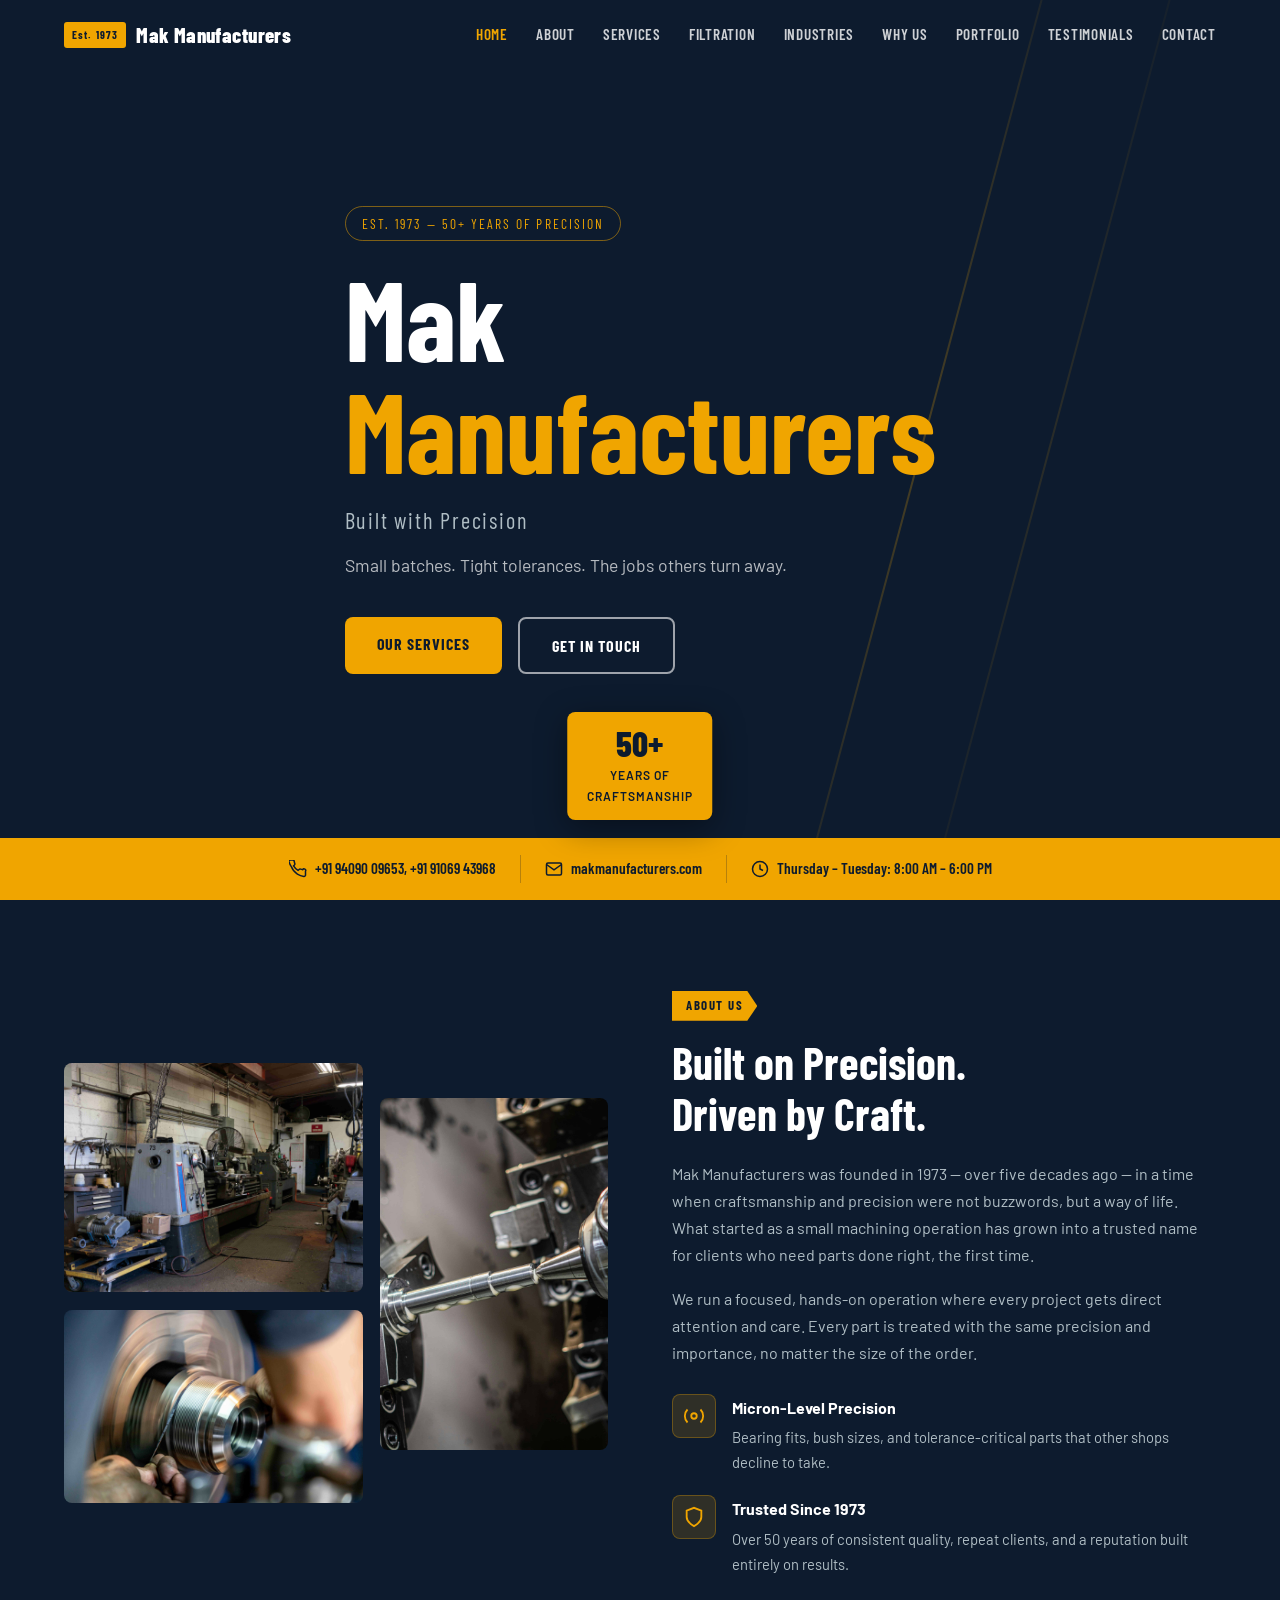
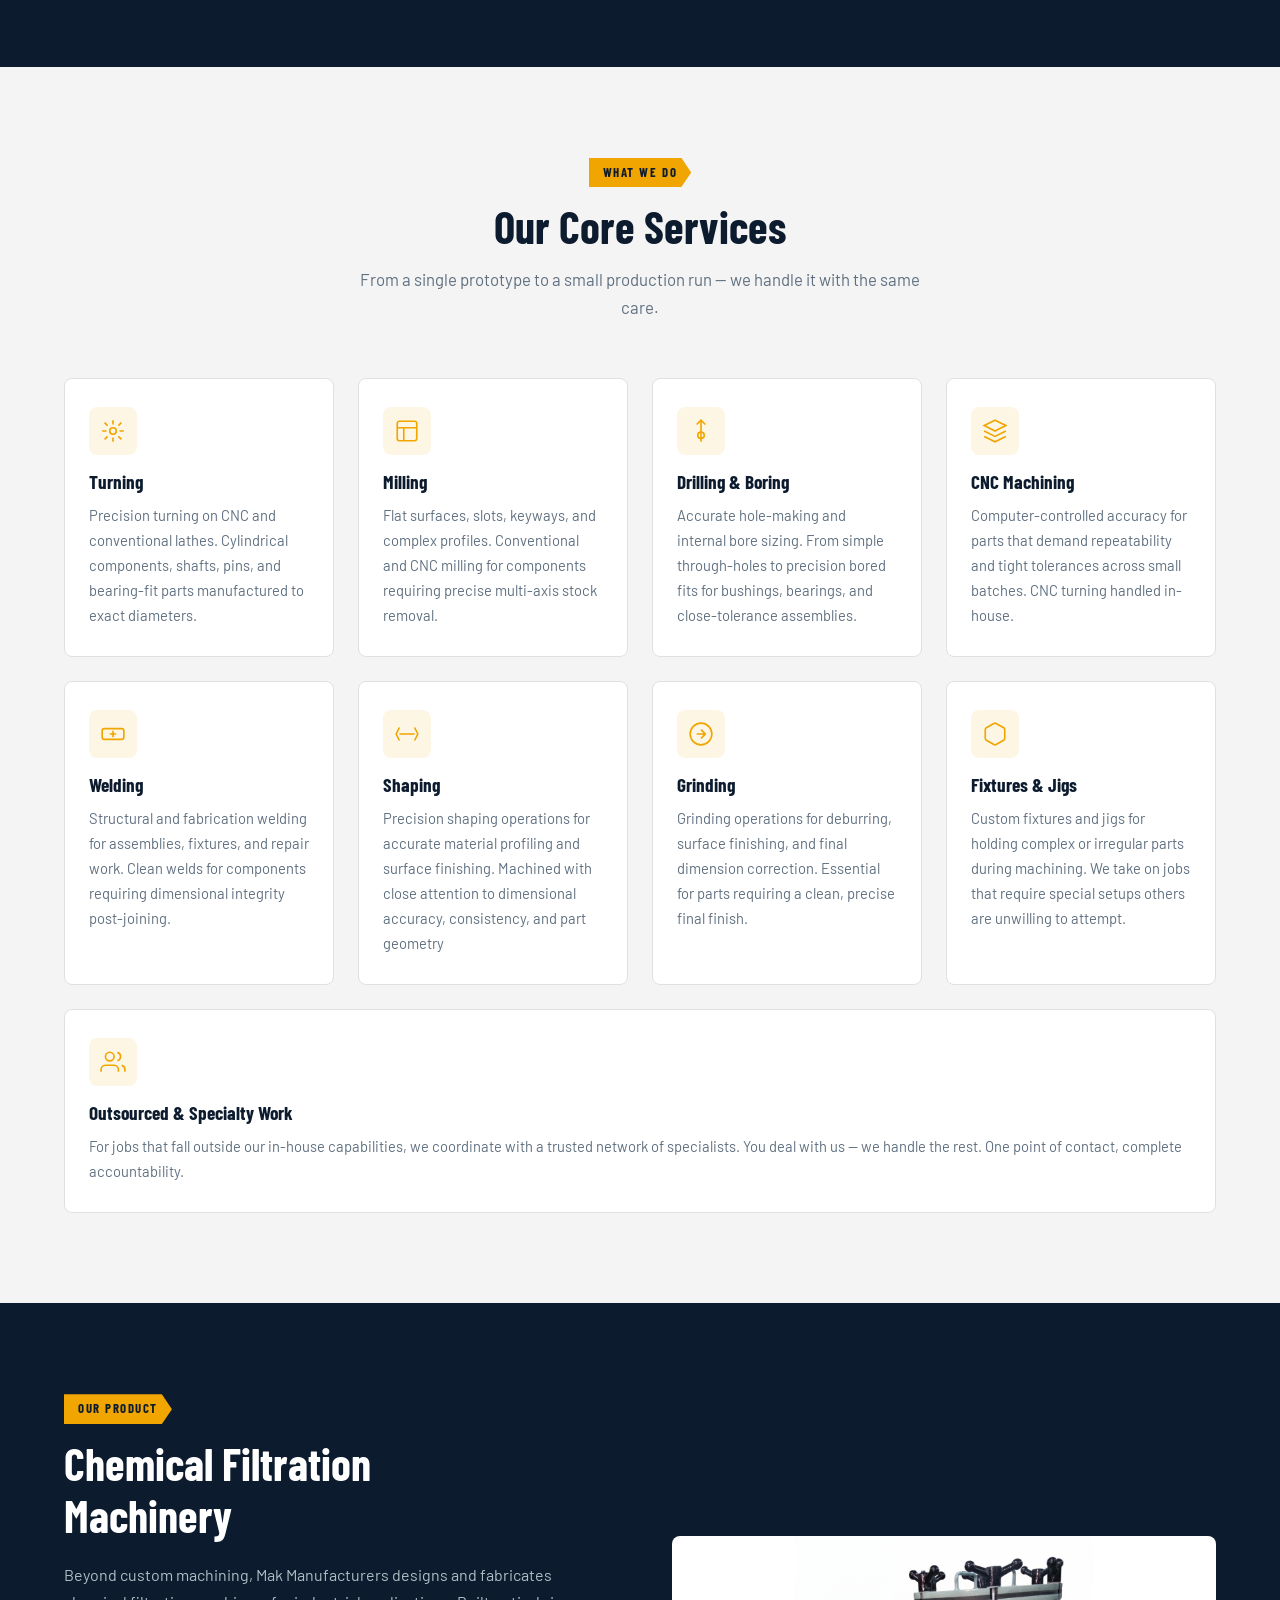
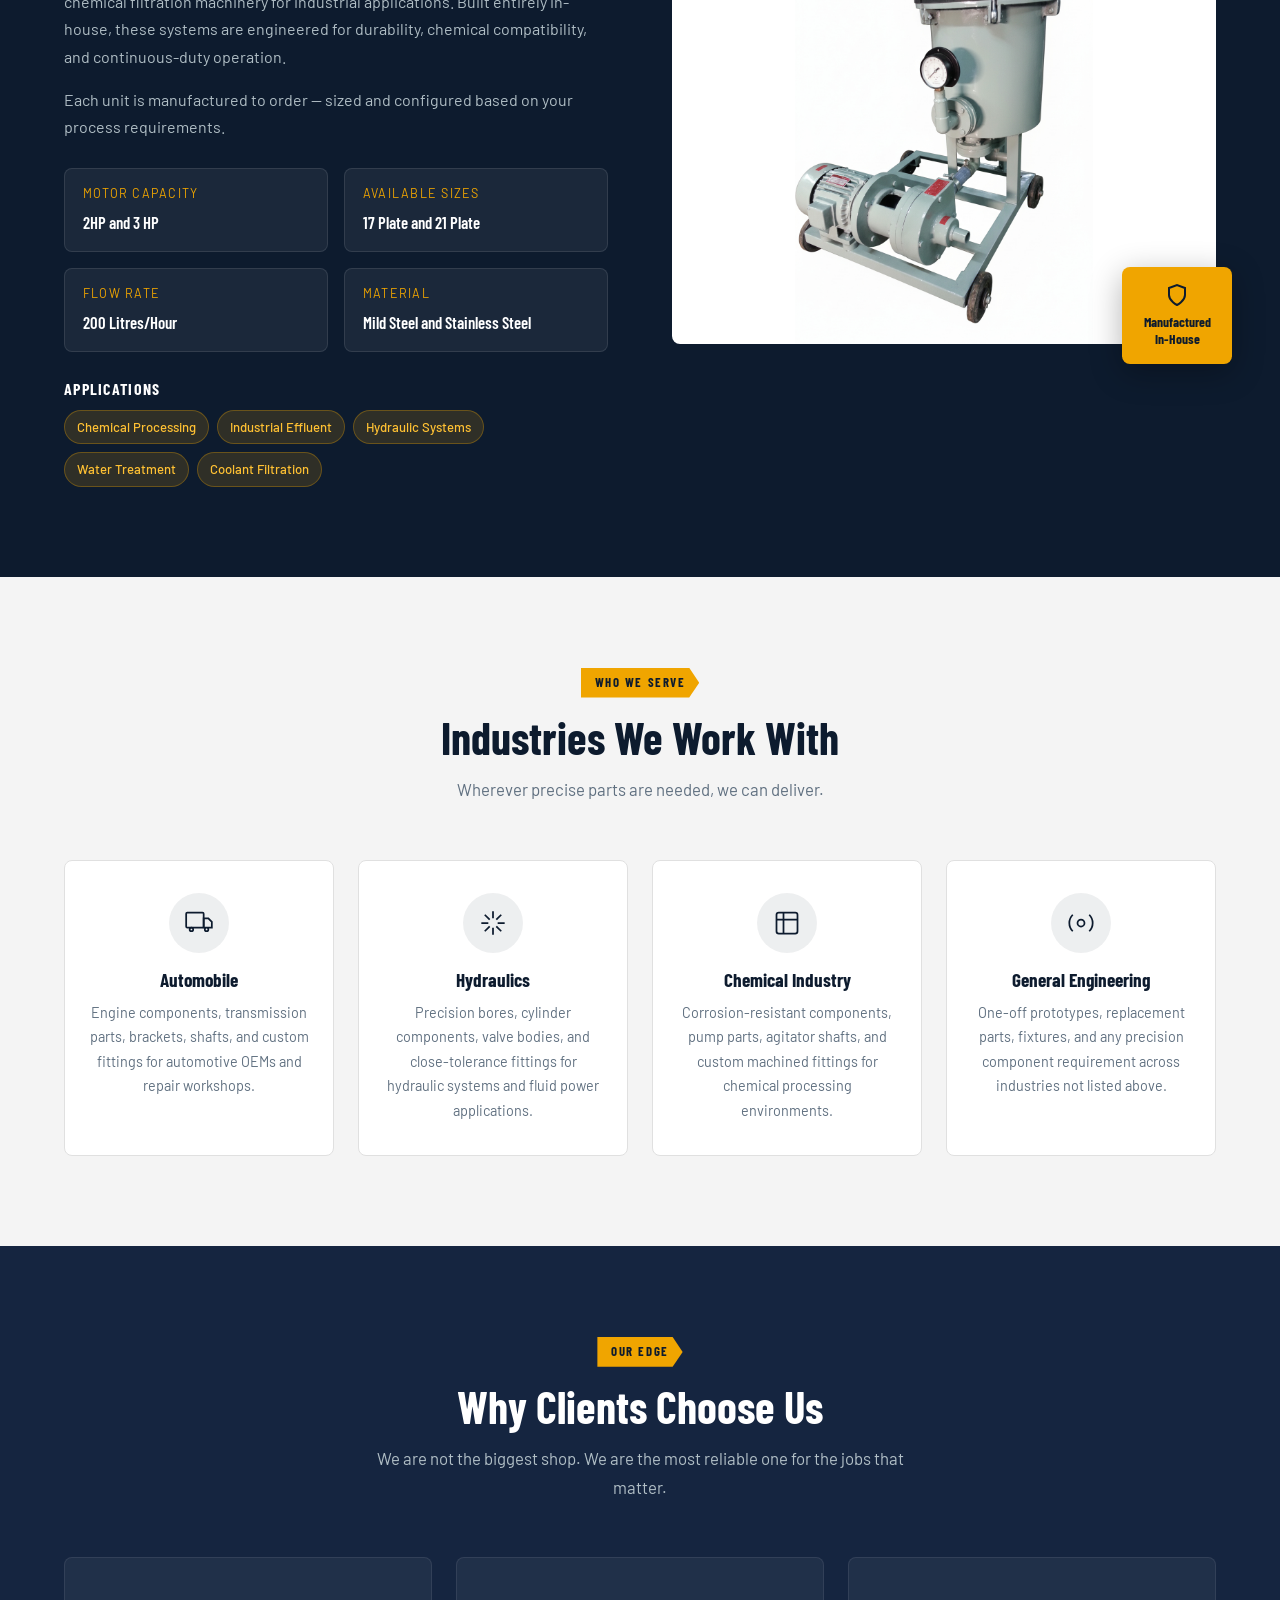
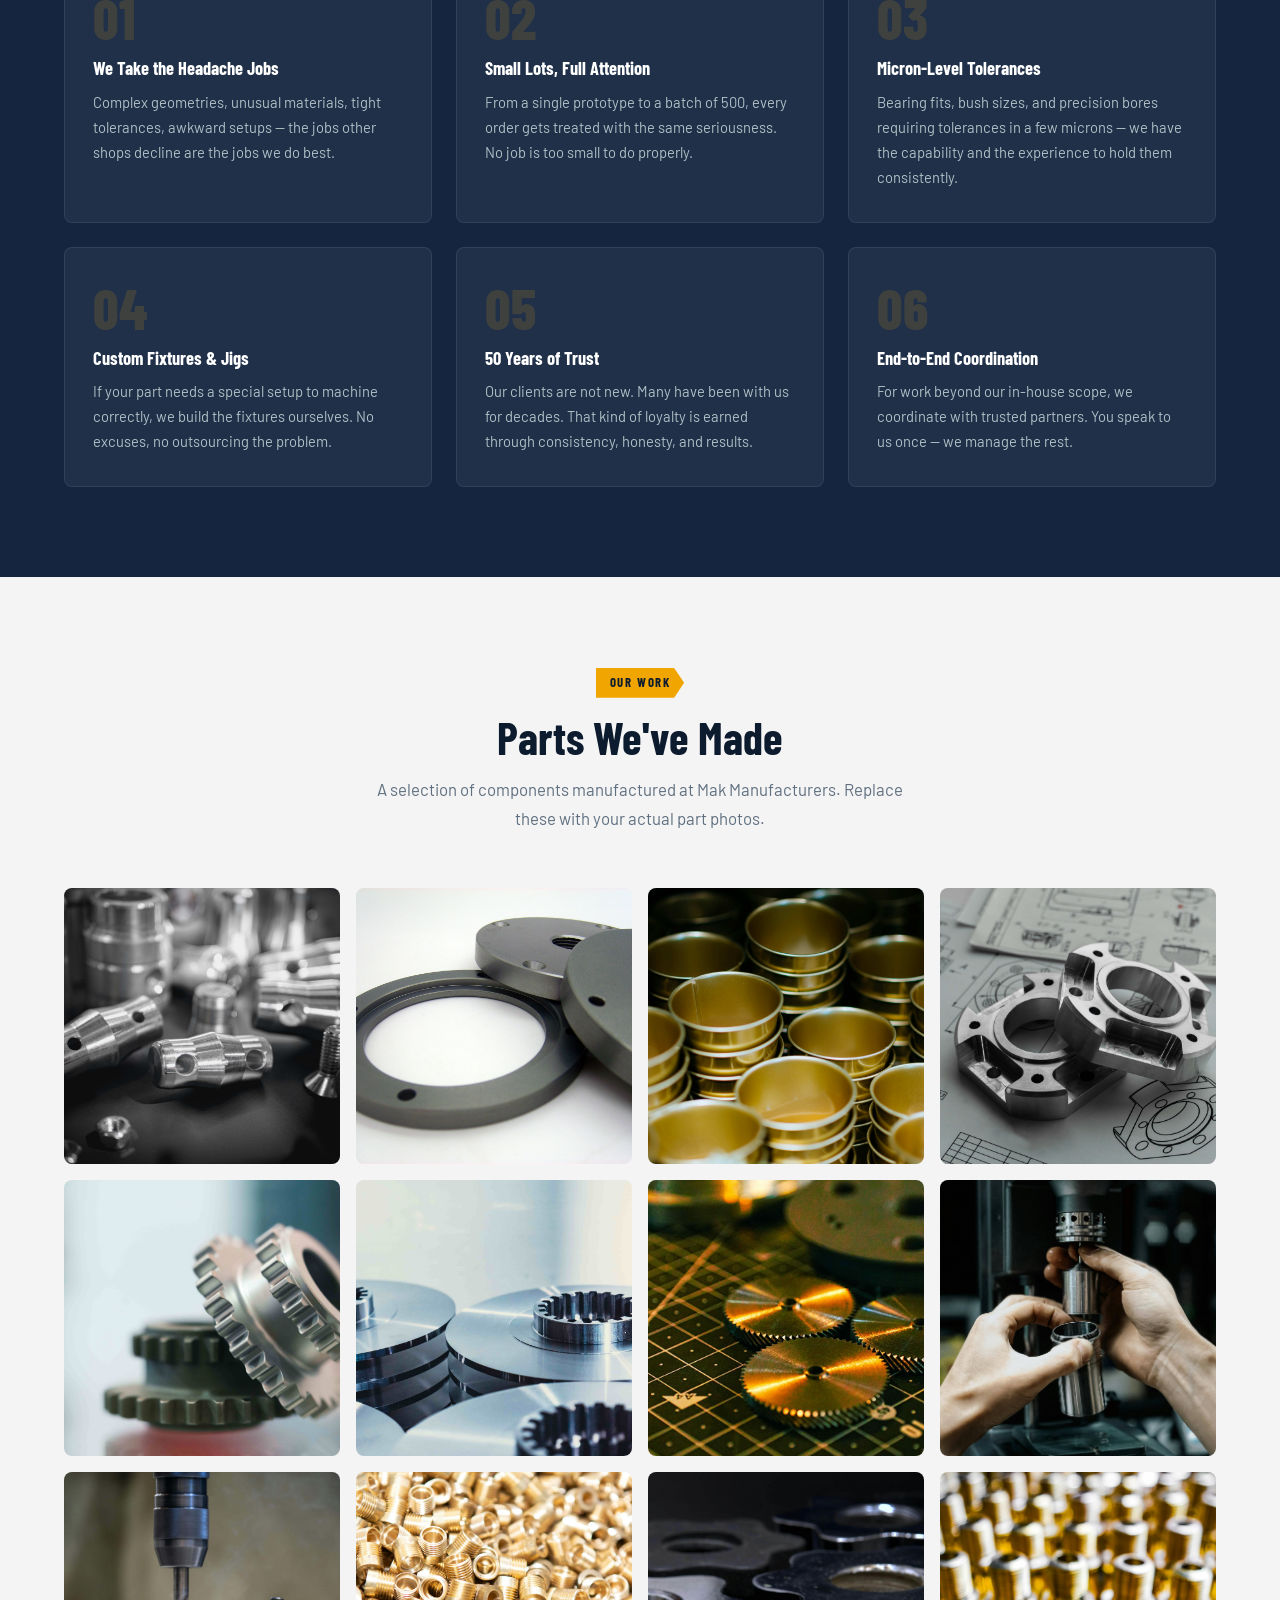
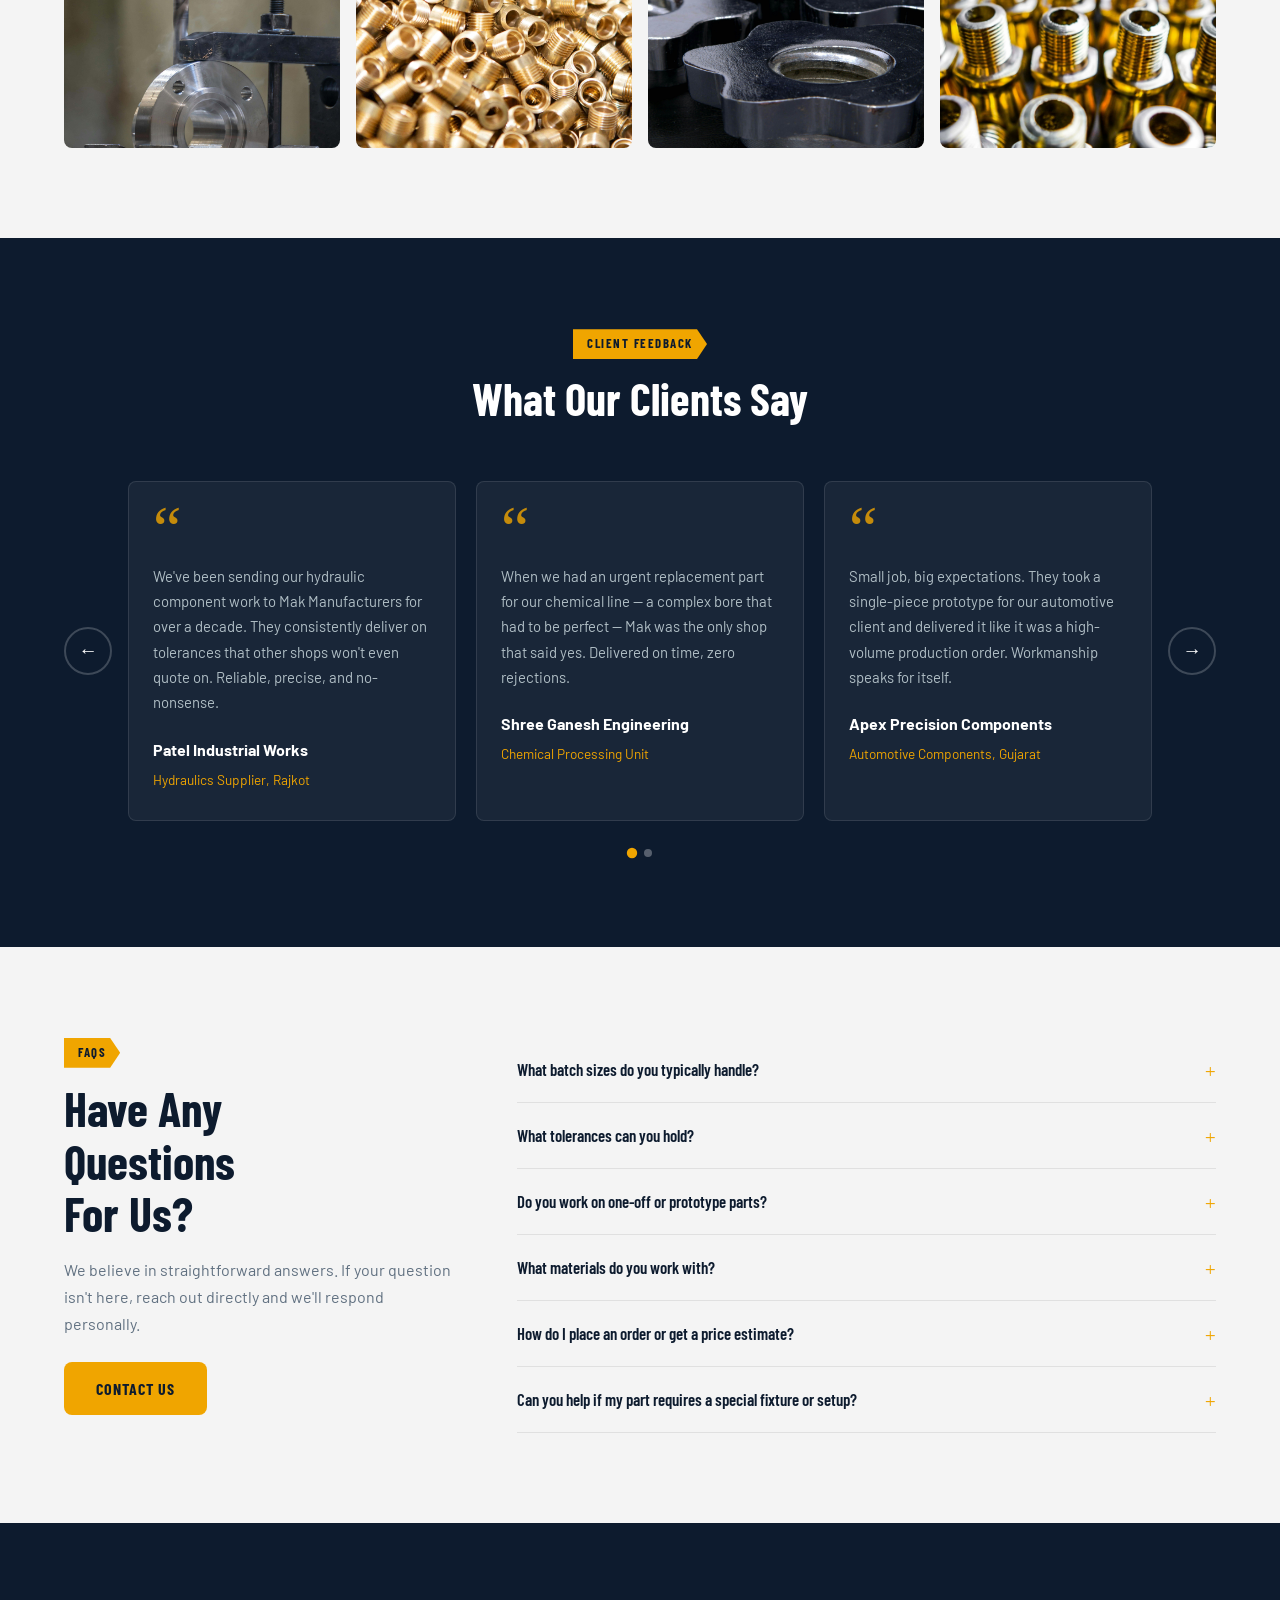
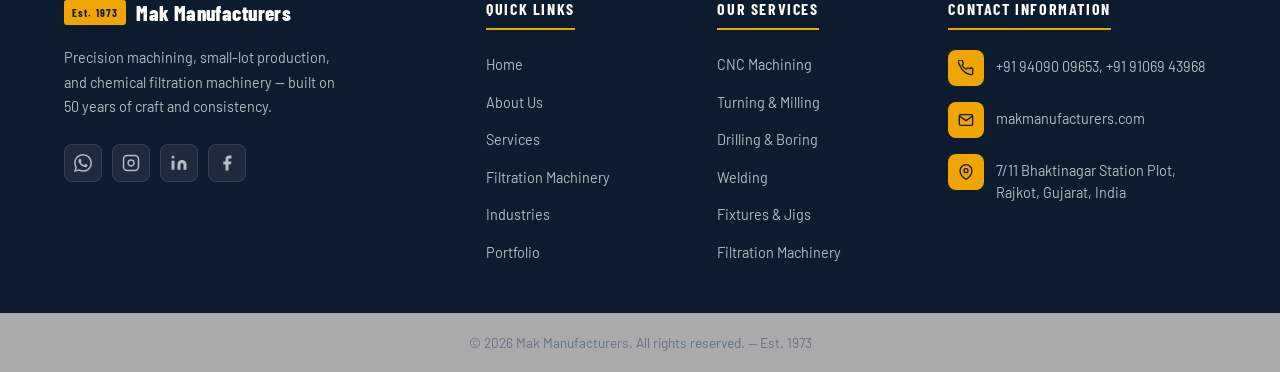
==== commit 4b2d6fac: "Update index.html" ====
--- a/Workframe/index.html
+++ b/Workframe/index.html
@@ -1064,3 +1064,4 @@
     <script src="script.js"></script>
   </body>
 </html>
+
